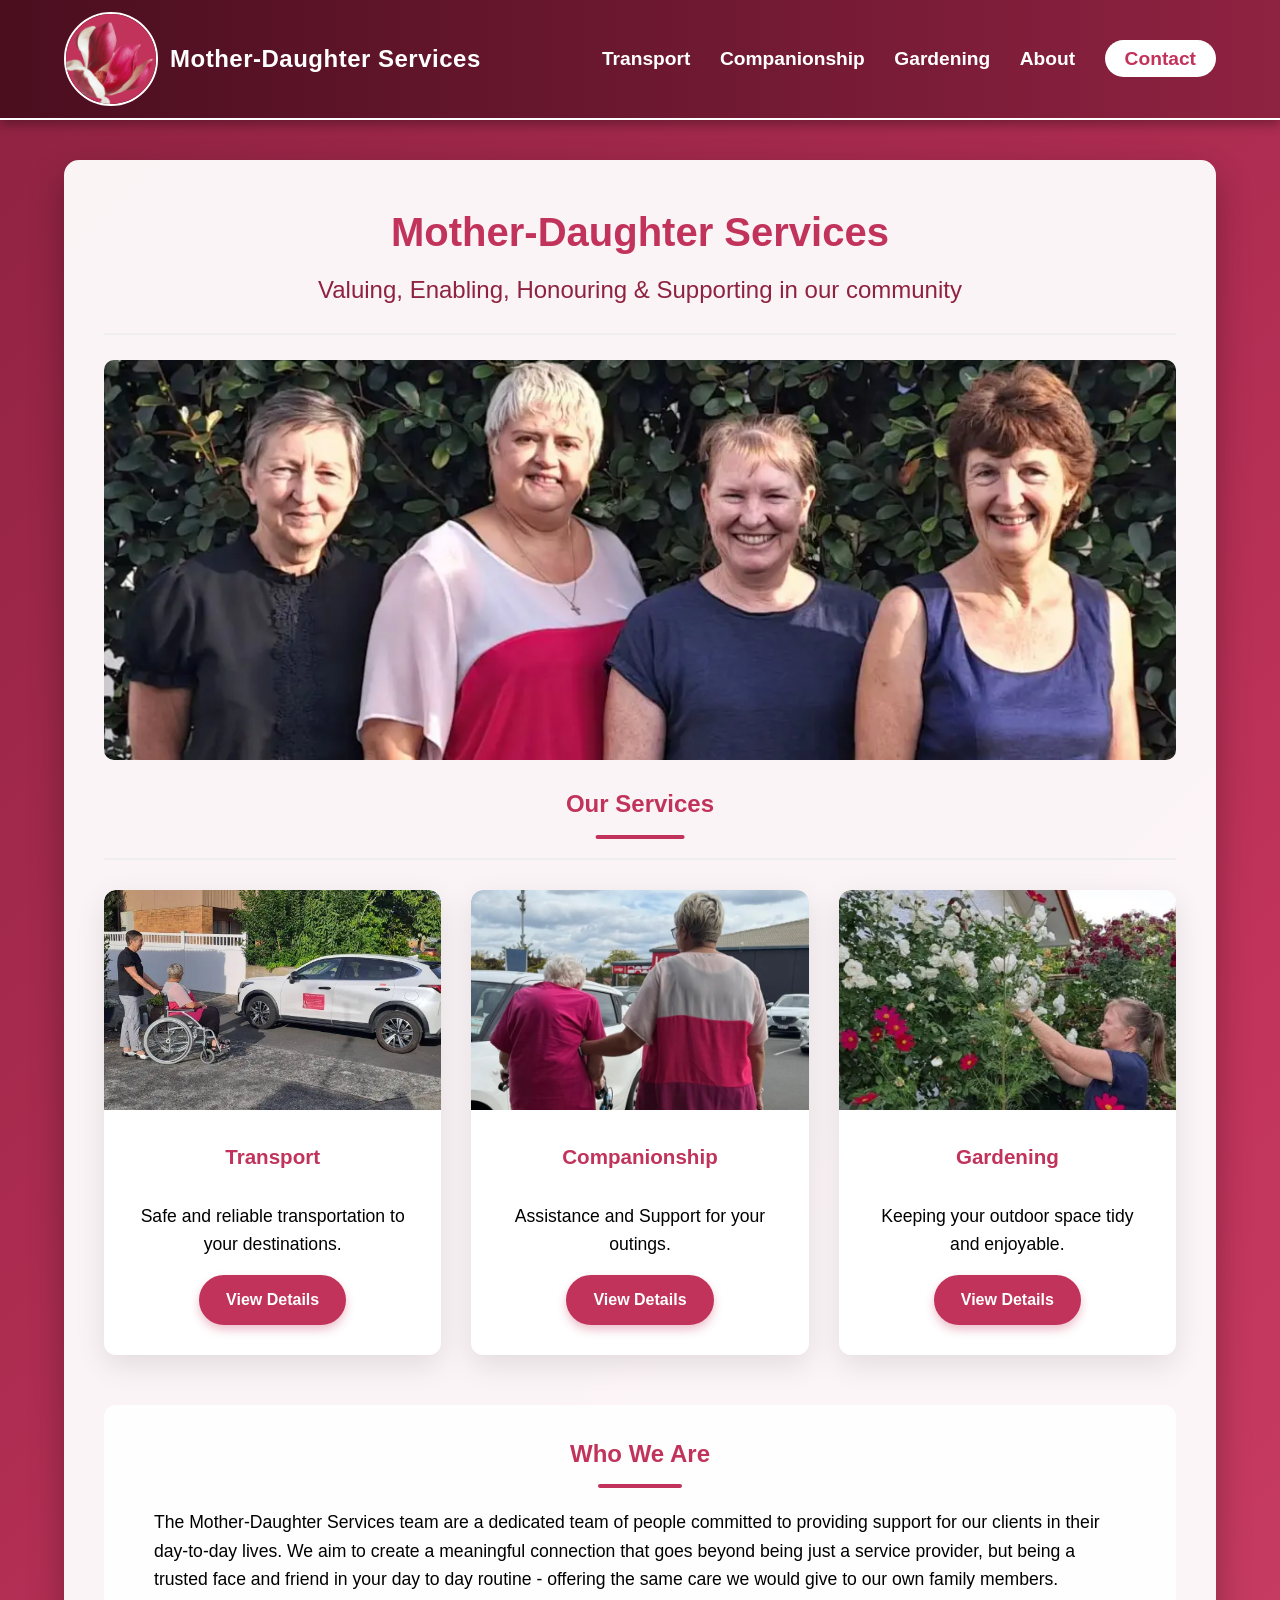
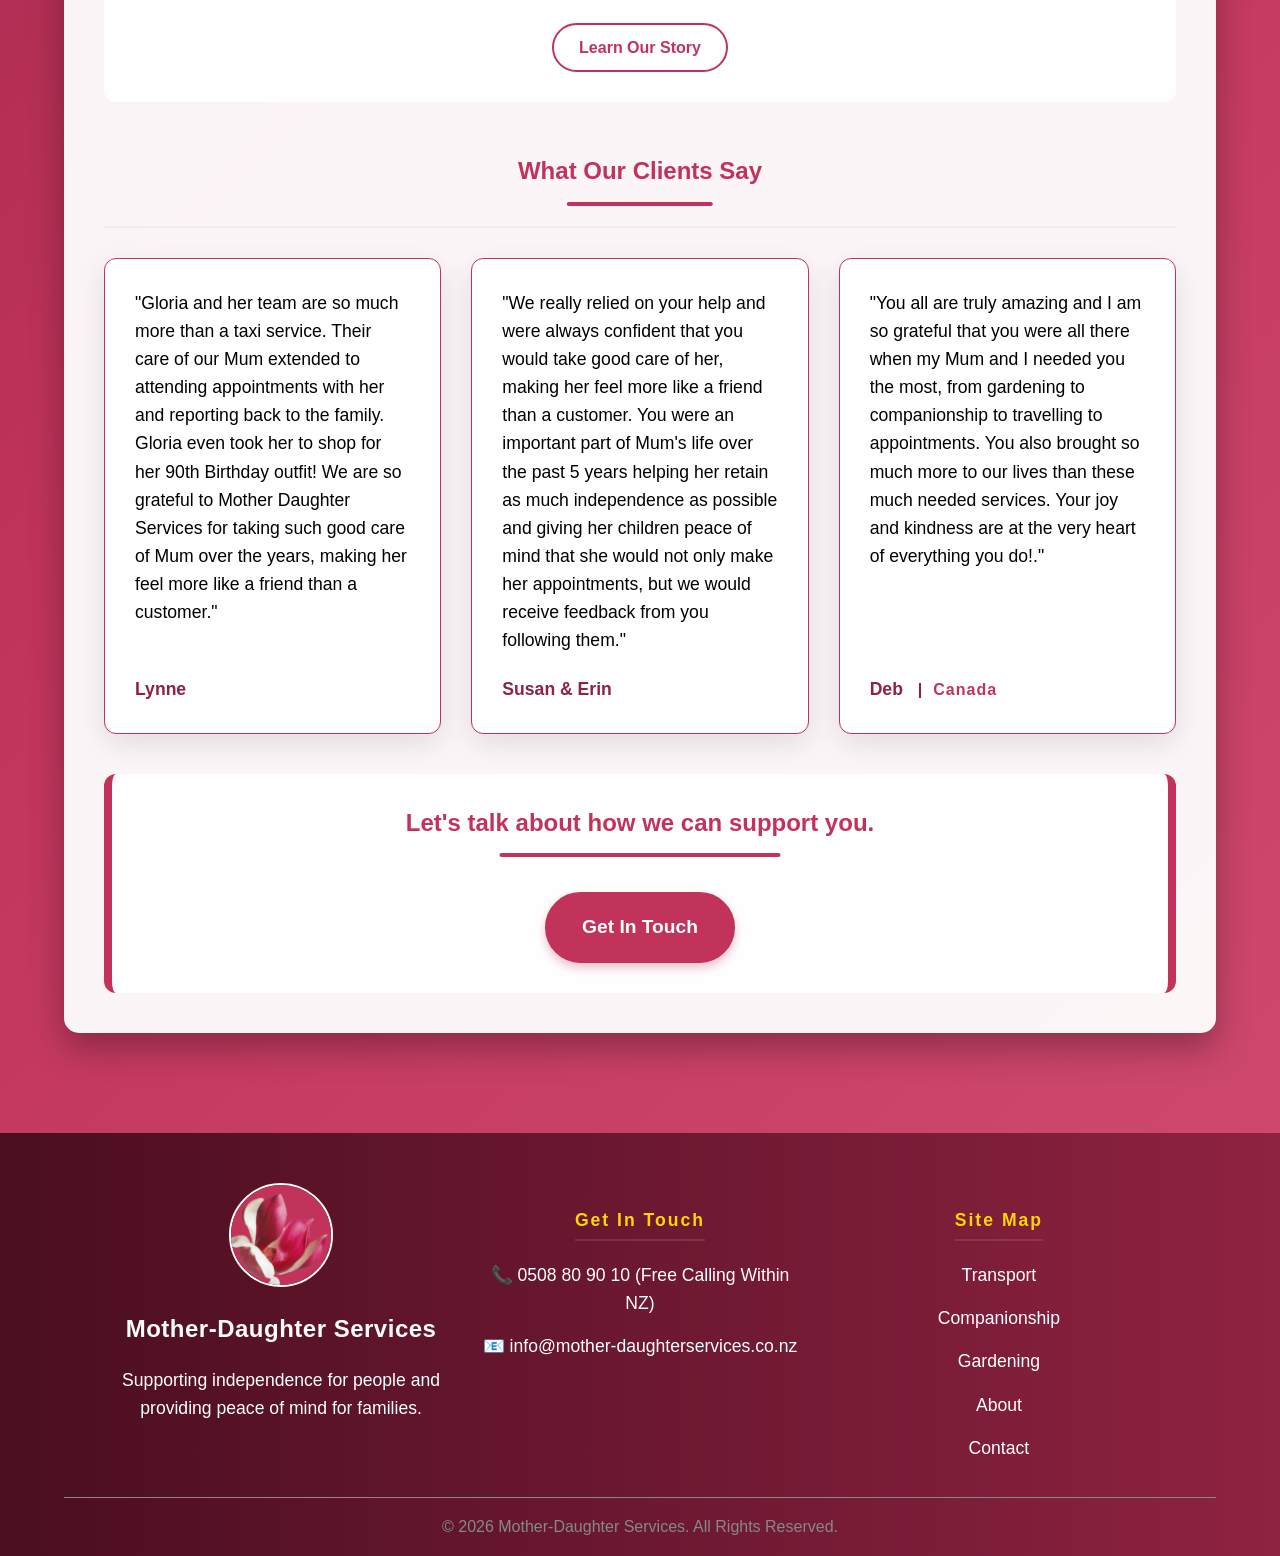
==== index.html @ 3ca5c8b4 "Update" ====
<!DOCTYPE html>
<html lang="en-NZ">
<head>
    <meta charset="UTF-8">
    <meta name="viewport" content="width=device-width, initial-scale=1.0">
    <title>Mother-Daughter Services | Transport, Companionship & Gardening</title>
    <meta name="description" content="Transport, Companionship and Gardening services in Hamilton, Valuing, Enabling, Honouring & Supporting in our community.">
    <meta name="google-site-verification" content="dp4FNMrA_e00cMgoG2R4bJrGma1SK4m3pXK7ZeraxaI" />
    <!-- Link display formatting - Whatsapp etc -->
    <meta property="og:type" content="website">
    <meta property="og:url" content="https://www.mother-daughterservices.co.nz/">
    <meta property="og:title" content="Mother-Daughter Services | Hamilton">
    <meta property="og:description" content="Transport, Companionship, and Gardening services in Hamilton.">
    <meta property="og:image" content="https://www.mother-daughterservices.co.nz/images/Team_Img.webp">
    <link rel="canonical" href="https://www.mother-daughterservices.co.nz/">
    <!-- Webpage images and css -->
    <link rel="icon" type="image/png" sizes="32x32" href="images/logofav.png">
    <link rel="apple-touch-icon" sizes="180x180" href="images/logoicon.png">
    <link rel="stylesheet" href="css/style.css">
    <!-- <link rel="preconnect" href="https://form.jotform.com">
    <link rel="preconnect" href="https://cdn.jotfor.ms"> -->
    <script src="js/script.js" defer></script> <!--Automatically updates year variable-->
    <!-- SEO -->
    <script type="application/ld+json">{
      "@context": "https://schema.org",
      "@type": "ProfessionalService",
      "name": "Mother-Daughter Services",
      "url": "https://www.mother-daughterservices.co.nz/",
      "telephone": "0508809010", 
      "description": "Transport, companionship, and gardening services in Hamilton, Valuing, Enabling, Honouring & Supporting in our community.",
      "address": {
        "@type": "PostalAddress",
        "addressLocality": "Hamilton",
        "addressRegion": "Waikato",
        "addressCountry": "NZ"
      },
        "areaServed": {
        "@type": "City",
        "name": "Hamilton"
        },
        "providerMobility": "dynamic"
        }
    </script>
</head>
<body>

    <!-- Top Navigation -->
    <nav class="main-nav">
        <!-- Logo & Name -->
        <a href="index.html" class="nav-logo">
          <img src="images/logo.svg" alt="Logo" class="logo-image">
          <span class="logo-text">Mother-Daughter Services</span>
        </a>
        <!-- Page Links -->
        <div class="nav-links">
            <a href="transport.html">Transport</a>
            <a href="companionship.html">Companionship</a>
            <a href="gardening.html">Gardening</a>
            <a href="about.html">About</a>
            <a href="contact.html" class="nav-contact-btn">Contact</a>
        </div>
    </nav>  
    
    <main class="container">
        <div class="content-wrapper">
            <!-- Page Title, Statement & Team image -->
            <h1>Mother-Daughter Services</h1>
            <p class="hero-statement">Valuing, Enabling, Honouring & Supporting in our community</p>
            <hr>
            <picture>
                <source srcset="images/Team_Img_Mobile.webp" media="(max-width: 680px) Or (max-height: 500px)">
                <img src="images/Team_Img.webp" alt="Image of all staff members" class="hero-img">
           </picture>

            <!-- Section Title -->
            <h2>Our Services</h2>
            <hr>

            <!-- Service Cards showing all offered services -->
            <section class="card-grid">

                <article class="card-text">
                    <img src="images/Transport.webp" alt="Image of branded vehicle" class="card-img">
                    <h3>Transport</h3>
                    <p>Safe and reliable transportation to your destinations.</p>
                    <a href="transport.html" class="view-more-btn">View Details</a>
                </article>

                <article class="card-text">
                    <img src="images/Assisting_Client.webp" alt="Image of staff assisting client" class="card-img">
                    <h3>Companionship</h3>
                    <p>Assistance and Support for your outings.</p>
                    <a href="companionship.html" class="view-more-btn">View Details</a>
                </article>

                <article class="card-text">
                    <img src="images/Pruning.webp" alt="Image of staff pruning flowers" class="card-img">
                    <h3>Gardening</h3>
                    <p>Keeping your outdoor space tidy and enjoyable.</p>
                    <a href="gardening.html" class="view-more-btn">View Details</a>
                </article>

            </section>

            <!-- Who we are + About link -->
            <section class="who-we-are">
                <h2>Who We Are</h2>
                <p>The Mother-Daughter Services team are a dedicated team of people committed to providing support for our clients in their day-to-day lives. We aim to create a meaningful connection that goes beyond being just a service provider, but being a trusted face and friend in your day to day routine - offering the same care we would give to our own family members.</p>
                <a href="about.html#our-story" class="reverse-btn">Learn Our Story</a>
            </section>

            <!-- Testimonials -->
            <h2>What Our Clients Say</h2>
            <hr>

            <section class="card-grid">

                <article class="card-text testimonial">
                    <blockquote class="testimonial-quote">"Gloria and her team are so much more than a taxi service. Their care of our Mum extended to attending appointments with her and reporting back to the family. Gloria even took her to shop for her 90th Birthday outfit! We are so grateful to Mother Daughter Services for taking such good care of Mum over the years, making her feel more like a friend than a customer."</blockquote>
                    <p class="testimonial-author">Lynne</p>
                </article>

                <article class="card-text testimonial">
                    <blockquote class="testimonial-quote">"We really relied on your help and were always confident that you would take good care of her, making her feel more like a friend than a customer. You were an important part of Mum's life over the past 5 years helping her retain as much independence as possible and giving her children peace of mind that she would not only make her appointments, but we would receive feedback from you following them."</blockquote>
                    <p class="testimonial-author">Susan & Erin</p>
                </article>

                <article class="card-text testimonial">
                    <blockquote class="testimonial-quote">"You all are truly amazing and I am so grateful that you were all there when my Mum and I needed you the most, from gardening to companionship to travelling to appointments. You also brought so much more to our lives than these much needed services. Your joy and kindness are at the very heart of everything you do!."</blockquote>
                    <p class="testimonial-author">Deb <span class="testimonial-country">Canada</span></p>
                </article>

            </section>

            <!-- Button linking to contact page -->
            <section class="get-in-touch">
                <h2>Let's talk about how we can support you.</h2>
                <a href="contact.html" class="primary-btn">Get In Touch</a>
            </section>
            
        </div>
    </main>

    <!-- Footer -->
    <footer class="site-footer">
        <div class="footer-content">  
            <!-- Section with Logo & Statement -->
            <section class="footer-section">
                <a href="index.html" class="nav-logo">
                <img src="images/logo.svg" alt="Mother-Daughter Services Logo" class="logo-image">
                </a>
                <strong class="logo-text">Mother-Daughter Services</strong>
                <p>Supporting independence for people and providing peace of mind for families.</p>
            </section>

            <!-- Section with Logo & Statement -->
            <section class="footer-section">
                <h4>Get In Touch</h4>
                <a href="tel:0508809010">&#128222; 0508 80 90 10 (Free Calling Within NZ)</a>
                <a href="mailto:info@mother-daughterservices.co.nz">&#128231; info@mother-daughterservices.co.nz</a>
            </section>

            <!-- Section with page links -->
            <section class="footer-section">
                <h4>Site Map</h4>
                <a href="transport.html">Transport</a>
                <a href="companionship.html">Companionship</a>
                <a href="gardening.html">Gardening</a>
                <a href="about.html">About</a>
                <a href="contact.html">Contact</a>
            </section>
        </div>

        <!-- Copyright with auto updated year -->
        <div class="footer-bottom">
            <p>&copy; <time id="year">2026</time> Mother-Daughter Services. All Rights Reserved.</p>
        </div>
    </footer>
</body>
</html>
---- css/style.css ----
:root {
    --color-primary: #c1335b; /* Background Gradient & Content Text & Buttons */
    --color-primary-dark: #8e2241; /* Background, Navigation & Footer Gradient + Button Hover */
    --color-primary-midnight: #4a0e1f; /* Navigation & Footer Gradient */
    --color-primary-light: #d14d72; /* Background Gradient */
    --shadow-primary: rgba(193, 51, 91, 0.3); 
    --surface-primary: #fff; /* Borders, Backgrounds & Text */
    --surface-border: #eee; /* Borders */
    --surface-secondary: rgba(255, 255, 255, 0.95); /* Content Background */
    --accent-gold: #ffd700; /* Footer headers & link hover */
    --gradient-body: linear-gradient(135deg, var(--color-primary-dark) 0%, var(--color-primary) 50%, var(--color-primary-light) 100%); /* Body Gradient */
    --gradient-nav: linear-gradient(to right, var(--color-primary-midnight), var(--color-primary-dark)); /* Nav & Footer Gradient */
}

body {
    font-family: 'Segoe UI', Roboto, Arial, sans-serif;
    background: var(--gradient-body);
    color: black;
    line-height: 1.6;
    display: flex;
    flex-direction: column;
    min-height: 100vh;
    margin: 0;
}

/* Navigation */
.main-nav {
    background: var(--gradient-nav);
    padding: 12px 5%;
    display: flex;
    justify-content: space-between;
    align-items: center;
    box-shadow: 0 5px 10px rgba(0,0,0,0.3);
    position: sticky;
    top: 0;
    z-index: 1000;
    border-bottom: 2px solid var(--surface-primary);
}

.nav-logo {
    display: flex;
    align-items: center;
    text-decoration: none;
}

.logo-image {
    width: 90px;
    height: 90px;
    border-radius: 50%;
    border: 2px solid var(--surface-primary);
    object-fit: cover;
    margin-right: 12px;
}

.logo-text {
    font-size: 1.5rem;
    font-weight: 800;
    letter-spacing: 0.5px;
    white-space: nowrap;
    color: var(--surface-primary);
}

/* Navigation Links */
.nav-links a {
    color: var(--surface-primary);
    text-decoration: none;
    font-weight: 600;
    margin-left: 25px;
    font-size: 1.2rem;
    position: relative;
    padding: 5px 0;
    transition: color 0.3s ease;
}

/* Underline of links on hover/active */
.nav-links a:not(.nav-contact-btn):after {
    content: '';
    position: absolute;
    width: 100%;
    height: 2px;
    bottom: 0;
    left: 0;
    transform: scaleX(0);
    background-color: var(--surface-primary);
    opacity: 0.7;
    transition: transform 0.4s ease;
    transform-origin: center;
}

/* Solid underline for current open page */
.nav-links a.active:not(.nav-contact-btn):after {
    transform: scaleX(1);
    transition: none;
    opacity: 1;
}

/* Underline for non active links on hover */
.nav-links a:not(.nav-contact-btn):not(.active):hover::after {
    transform: scaleX(1);
}

/* Contact Button */
.nav-links .nav-contact-btn {
    background-color: var(--surface-primary);
    color: var(--color-primary); 
    padding: 8px 20px;
    border-radius: 20px; 
    transition: all 0.3s ease;
}

.nav-links .nav-contact-btn:hover {
    background-color: var(--color-primary);
    color: var(--surface-primary);
    box-shadow: 0 5px 10px rgba(0,0,0,0.2);
    text-decoration: none;
}

/* Content Area */
.container {
    flex: 1;
    width: 90%;
    max-width: 1200px;
    margin: 40px auto;
    padding: 0 20px;
}

.content-wrapper {
    background: var(--surface-secondary);
    padding: 40px;
    border-radius: 15px;
    box-shadow: 0 15px 35px rgba(0,0,0,0.3);
    text-align: center;
}

h1 { 
    color: var(--color-primary); 
    font-size: clamp(1.8rem, 5vw, 2.5rem);
    margin-top: 0;
}

h2 {
    color: var(--color-primary);
    text-align: center;
    margin-top: 0;
    position: relative;
    padding-bottom: 15px;
    width: fit-content;
    margin-left: auto;
    margin-right: auto;
}

h2::after {
    content: '';
    position: absolute;
    bottom: 0;
    left: 50%;
    transform: translateX(-50%);
    width: 60%; 
    height: 4px;
    background-color: var(--color-primary);
    border-radius: 2px;
}

/* About.html - Our Story bookmark */

h2[id] { 
    scroll-margin-top: 130px;
}

hr{
    border: none;
    border-bottom: 2px solid var(--surface-border);
}

.hero-statement {
    font-size: 1.5rem;
    color: var(--color-primary-dark);
    margin-top: -20px;
    font-weight: 500;
}

/* Index.html - Team Image */

.hero-img { 
    width: 100%;
    height: 400px;
    border-radius: 10px;
    margin: 25px 0;
    display: block;
    object-fit: cover;
    object-position: center;
}

/* Services & Team Grids */

.card-grid { 
    display: grid;
    grid-template-columns: repeat(auto-fit, minmax(300px, 1fr));
    gap: 30px;
    margin-top: 30px;
}

/* Transport.html & About.html 4 card grid*/

.card-grid.card-grid-extended {
    grid-template-columns: repeat(auto-fit, minmax(200px, 1fr));
    gap: 20px;
}

.card-img {
    width: calc(100% + 60px); 
    margin: -30px -30px 10px -30px; 
    height: 220px; 
    object-fit: cover; 
    border-radius: 12px 12px 0 0; 
}

.card-text { 
    display: flex;
    flex-direction: column;
    background: var(--surface-primary);
    padding: 30px;
    border-radius: 12px; 
    overflow: hidden;
    box-shadow: 0 10px 30px rgba(0, 0, 0, 0.1);
    transition: transform 0.3s ease, box-shadow 0.3s ease;
    text-align: center;
    font-size: 1.1rem;
}

.card-text h3 {
    color: var(--color-primary);
    margin-bottom: 10px;
}

/* Index.html details button  */

.view-more-btn {
    display: inline-block;
    align-self: center;
    background: var(--color-primary);
    border: 2px solid var(--color-primary);
    color: var(--surface-primary);
    padding: 10px 25px;
    text-decoration: none;
    border-radius: 25px;
    font-weight: bold;
    font-size: 1rem;
    margin-top: auto;
    box-shadow: 0 5px 10px var(--shadow-primary);
    transition: all 0.3s ease;
}


.view-more-btn:hover {
    box-shadow: 0 5px 15px var(--shadow-primary);
    background: var(--color-primary-dark);
    transform: translateY(-2px) scale(1.05);
}

/* Index.html & About.html - Who We Are & Our Story */

.who-we-are {
    margin: 50px 0;
    padding: 30px 50px 30px 50px;
    background: var(--surface-secondary);
    border-radius: 12px;
}

.who-we-are p {
    font-size: 1.1rem;
    margin-bottom: 30px;
    text-align: left;
}

/* Index.html - Testimonials */

.card-grid .testimonial{
    border: 1px solid var(--color-primary);
}

.testimonial-quote {
    font-size: 1.1rem;
    margin: 0 0 20px 0;
    text-align: left;
}

.testimonial-author {
    font-weight: 700;
    color: var(--color-primary-dark);
    margin: 0;
    font-size: 1.1rem;
    margin-top: auto;
    text-align: left;
}

.testimonial-country {
    letter-spacing: 1px;
    font-size: 1rem;
    color: var(--color-primary); 
}

.testimonial-country::before {
    content: "|";
    margin: 0 10px;
    color: var(--color-primary-dark); 
} 



/* Index.html & Contact.html - Our Story & Reset inputs */
.reverse-btn {
    display: inline-block;
    background: transparent;
    border: 2px solid var(--color-primary);
    color: var(--color-primary);
    padding: 10px 25px;
    text-decoration: none;
    border-radius: 25px;
    font-weight: bold;
    transition: all 0.3s ease;
}

.reverse-btn:hover {
    background: var(--color-primary);
    color: var(--surface-primary);
    transform: translateY(-2px);
}

/* Transport.html - Mobility information */
.mobility-support {
    margin: 60px 0;
    padding: 20px;
    background: var(--surface-secondary);
    border-radius: 12px;
    border: 2px solid var(--color-primary);
    display: flex;
    align-items: center;
    text-align: left;
    gap: 30px;
}

.mobility-icon {
    width: 100px;
    height: 100px;
    margin-right: 0;
    border-radius: 50%;
    flex-shrink: 0;
}

.mobility-text h2 {
    margin: 0 0 10px 0;
    text-align: left;
    width: fit-content;
}

/* Companionship.html & Garden.html - Information */
.info {
    margin: 40px 0;
    padding: 10px;
    border-radius: 4px;
    background-color: var(--surface-secondary);
}

.companion-note {
    border-inline: 5px solid var(--color-primary);
}

.waste-note {
    border-inline: 5px solid #4CAF50;
}

/* About.html - Our Story */

.team-img {
    margin: 25px 0 0;
    padding: 0;
}

.team-caption {
    background: var(--surface-secondary);
    padding: 12px 20px;
    border-radius: 0 0 10px 10px; 
    border-bottom: 3px solid var(--color-primary);
}

.names {
    color: var(--color-primary-dark);
    font-weight: 600;
    letter-spacing: 1px;
    font-size: 1.1rem;
}

.team-img .hero-img {
    border-radius: 10px 10px 0 0;
    display: block;
    margin-bottom: 0%;
}

.history {
    margin: 50px 0;
    padding: 30px 30px 30px 30px;
    background: var(--surface-secondary);
    border-radius: 12px;
}

.history p {
    font-size: 1.1rem;
    margin-bottom: 30px;
    text-align: left;
}

.history p.no-padding {
    margin-bottom: 0px;
}

 .history ul {
    list-style: none;
    padding-left: 20px;
}

.history li {
    text-align: left;
    position: relative;
    padding-left: 1.5rem;
}

.history li::before {
    content: "\2014";
    width: 2em;
    font-weight: 900;
    position: absolute;
    left: 0;
    top: 0;
    color: var(--color-primary-dark);
} 

.history-name {
    color: var(--color-primary-dark);
    font-weight: bold;
    padding: 20px;
    border-top: 1px solid var(--surface-border);
    border-bottom: 1px solid var(--surface-border);
}

.history-close {
    font-weight:bold;
    margin-top: 40px;
    color: var(--color-primary-dark);
}

/* Contact Us Section */
.contact-direct {
    margin-top: 30px;
    margin-bottom: 40px;
}

.contact-form {
    background-color: var(--surface-primary);
    max-width: 800px;
    margin: 30px auto;
    padding: 20px;
    text-align: left; 
}

.form-group {
    margin-bottom: 25px;
    display: flex;
    flex-direction: column;
}

.form-label {
    font-size: 1.2rem;
    font-weight: 700;
    color: var(--color-primary-dark);
    margin-bottom: 8px;
    display: block;
}

.form-input, .form-select, .form-textarea {
    width: 100%;
    padding: 15px;
    font-size: 1.2rem; 
    border: 2px solid var(--surface-border);
    border-radius: 8px;
    background-color: var(--surface-primary);
    box-sizing: border-box;
    font-family: inherit;
    transition: border-color 0.3s ease, box-shadow 0.3s ease;
}

.form-input:focus, .form-select:focus, .form-textarea:focus {
    outline: none;
    border-color: var(--color-primary);
}

.required {
    font-size: 0.9rem;
    color: var(--color-primary); 
    margin-left: 5px;
}

.form-submit {
    text-align: center;
    margin-top: 20px;
    width: 100%;
}

.form-reset {
    text-align: left;
    margin-top: 20px;
    width: 100%;
}

.hero-statement.form {
    padding-top: 40px;
}

/* Get In Touch Section */

.get-in-touch {
    background-color: var(--surface-secondary);
    padding: 30px;
    border-radius: 12px;
    margin-top: 40px;
    text-align: center;
    border-left: 8px solid var(--color-primary);
    border-right: 8px solid var(--color-primary);
}

/* Primary-btn used in: Get In Touch, Contact.html - Direct Contact & Submit */
.primary-btn {
    display: inline-block;
    background: var(--color-primary);
    border: 2px solid var(--color-primary);
    color: var(--surface-primary);
    padding: 18px 35px;
    text-decoration: none;
    border-radius: 50px;
    font-weight: bold;
    font-size: 1.2rem;
    margin-top: 15px;
    box-shadow: 0 5px 10px var(--shadow-primary);
    transition: all 0.3s ease;
}

.primary-btn:hover {
    box-shadow: 0 5px 15px var(--shadow-primary);
    background: var(--color-primary-dark);
    transform: translateY(-2px) scale(1.05);
}

/* Footer Section */
.site-footer {
    background: var(--gradient-nav);
    color: var(--surface-primary);
    padding: 50px 5% 0px;
    margin-top: 60px;
    text-align: center;
}

.footer-content {
    max-width: 90%;
    margin: 0 auto;
    display: grid;
    grid-template-columns: repeat(auto-fit, minmax(250px, 1fr));
    gap: 40px;
    text-align: center;
    font-size: 1.1rem;
}

.footer-section .footer-logo {
    display: flex;
    flex-direction: column;
    align-items: center;
    text-align: center;
}

.footer-section h4 {
    color: var(--accent-gold);
    letter-spacing: 2px;
    margin-bottom: 20px;
    border-bottom: 2px solid rgba(255,255,255,0.1);
    display: inline-block;
    padding-bottom: 5px;
}

.footer-section a {
    display: block;
    color: var(--surface-primary);
    text-decoration: none;
    margin-bottom: 15px;
    transition: color 0.3s;
}

.footer-section a:hover {
    color: var(--accent-gold);
}

.footer-section .logo-image {
    width: 100px;
    height: 100px;
    margin-right: 0;
}

.footer-bottom {
    margin-top: 20px;
    border-top: 1px solid #888888;
    font-size: 1rem;
    color: #888888;
}

/* Responsive Tablet UI */

@media (min-width: 769px) and (max-width: 1200px) {
    .main-nav {
        flex-direction: column;
        gap: 15px;
        padding: 20px 5%;
    }

    .nav-links {
        justify-content: center;
        flex-wrap: wrap; 
        gap: 15px;
        margin-left: 0;
    }

    .card-grid.card-grid-extended {
        display: grid;
        grid-template-columns: repeat(2, 1fr);
        gap: 20px;
    }

    .container {
        width: 90%;
    }

    .footer-content {
        max-width: 100%; 
        width: 100%;
        grid-template-columns:1fr 1fr 1fr;
        gap: 30px;
    }
}

/* Responsive Mobile UI + Portrait Tablets */
@media (max-width: 768px) {
    .main-nav { 
        flex-direction: column; 
        padding: 15px 2%;
        text-align: center;
    }

    .nav-logo {
        margin-bottom: 15px;
        justify-content: center;
    }

    .logo-image {
        width: 50px;
        height: 50px;
    }
    
    .nav-links { 
        display: flex;
        flex-wrap: wrap;
        justify-content: center;
        gap: 10px;
        margin-left: 0;
    }

    .nav-links a {
        margin-left: 0;
        font-size: 1.2rem;
        padding: 8px 12px;
    }

    .container {
        width: 95%;
        margin: 20px auto;
        padding: 0 10px;
    }

    .content-wrapper {
        padding: 20px;
    }

    .hero-img {
        height: 200px;
    }

    .who-we-are {
        padding: 20px;
    }

    .mobility-support { 
        flex-direction: column; 
        text-align: center;
        gap: 15px;
    }

    .mobility-text h2 { 
        text-align: center;
        margin: 0 auto;
    }

    .history {
        padding: 20px;
    }

    .contact-direct {
        margin-bottom: 30px;
    }

    .primary-btn {
        width: 100%;
        box-sizing: border-box;
    }

    .form-label {
        font-size: 1.1rem;
    }

    .form-input, .form-select, .form-textarea {
        font-size: 1.1rem;
        padding: 12px;
    }

    .form-reset {
        text-align: center;
    }

    .footer-content {
        max-width: 100%; 
        width: 100%;
        grid-template-columns: repeat(auto-fit, minmax(250px, 1fr));
        gap: 30px;
    }

    .footer-section h4 {
        width: 60%;
        max-width: 300px;
    }

}

/* Responsive Mobile UI */
@media (max-width: 480px) {
    .logo-text {
        font-size: 1.3rem;
    }

    .nav-links a {
        font-size: 1.2rem;
    }

    .history ul {
        padding-left: 0;
    }
}

@media (max-width: 380px) {
    .logo-text {
        font-size: 1.2rem;
    }

    .nav-links a {
        font-size: 1.1rem;
    }
}

/* Responsive Mobile UI - Static Nav For Landscape View */
@media (max-height: 500px) {
    .main-nav {
        position: static;
    }
}
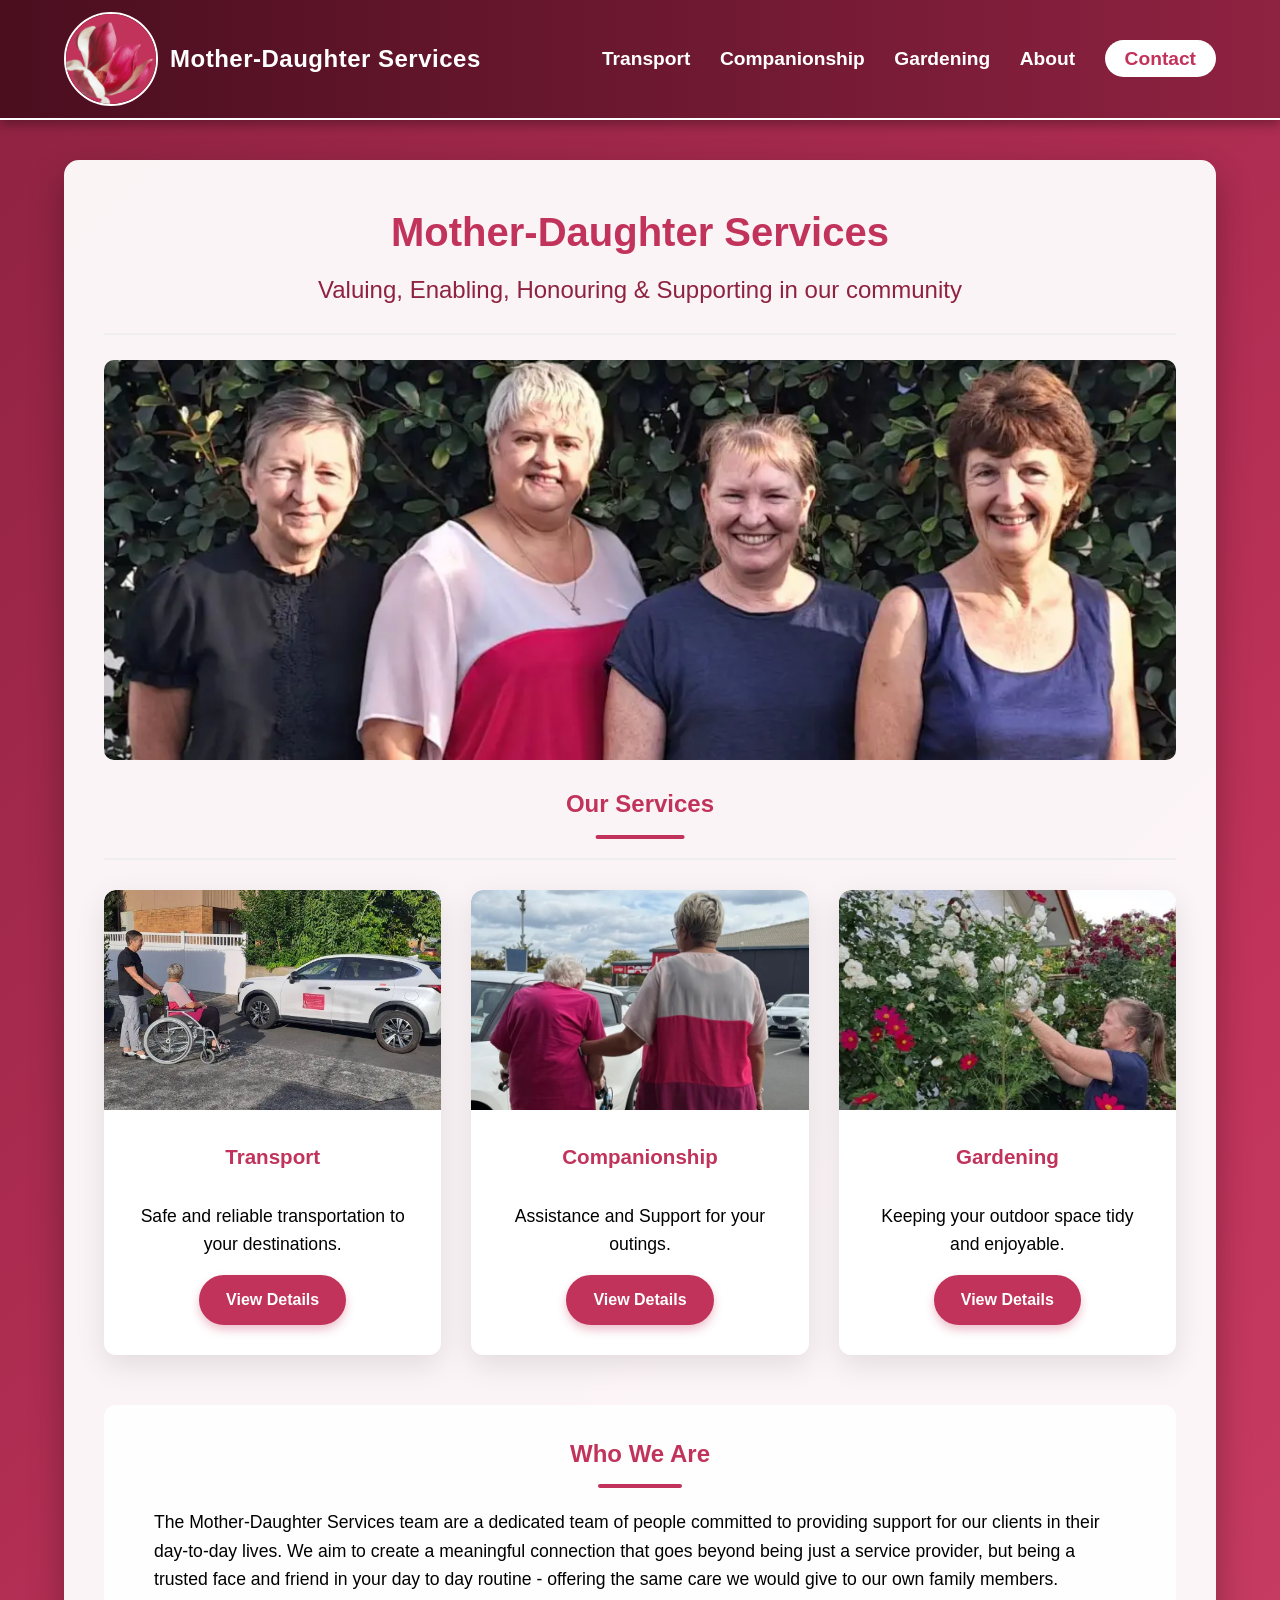
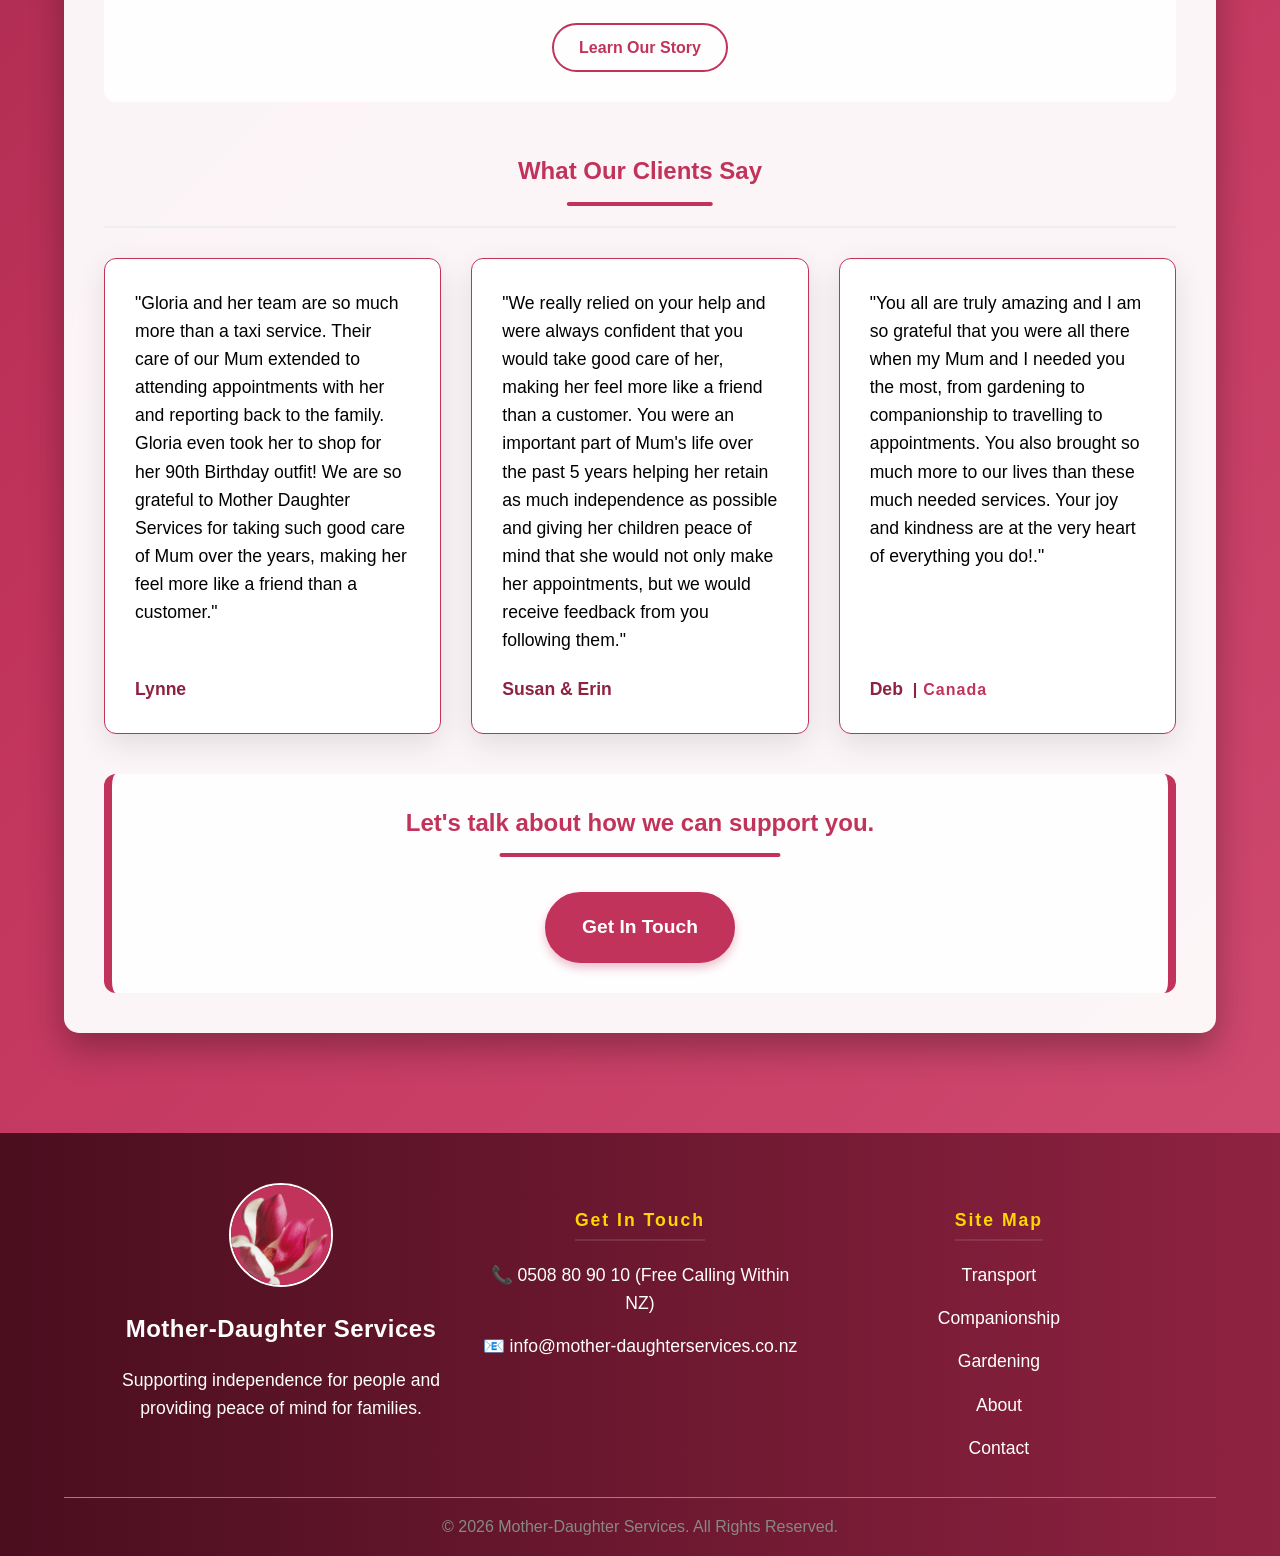
==== commit 83e0e054: "Update" ====
--- a/index.html
+++ b/index.html
@@ -25,6 +25,7 @@
       "@context": "https://schema.org",
       "@type": "ProfessionalService",
       "name": "Mother-Daughter Services",
+      "alternateName": "Mother Daughter Services",
       "url": "https://www.mother-daughterservices.co.nz/",
       "telephone": "0508809010", 
       "description": "Transport, companionship, and gardening services in Hamilton, Valuing, Enabling, Honouring & Supporting in our community.",
--- a/css/style.css
+++ b/css/style.css
@@ -302,7 +302,7 @@
 
 .testimonial-country::before {
     content: "|";
-    margin: 0 10px;
+    margin: 0 5px;
     color: var(--color-primary-dark); 
 } 
 
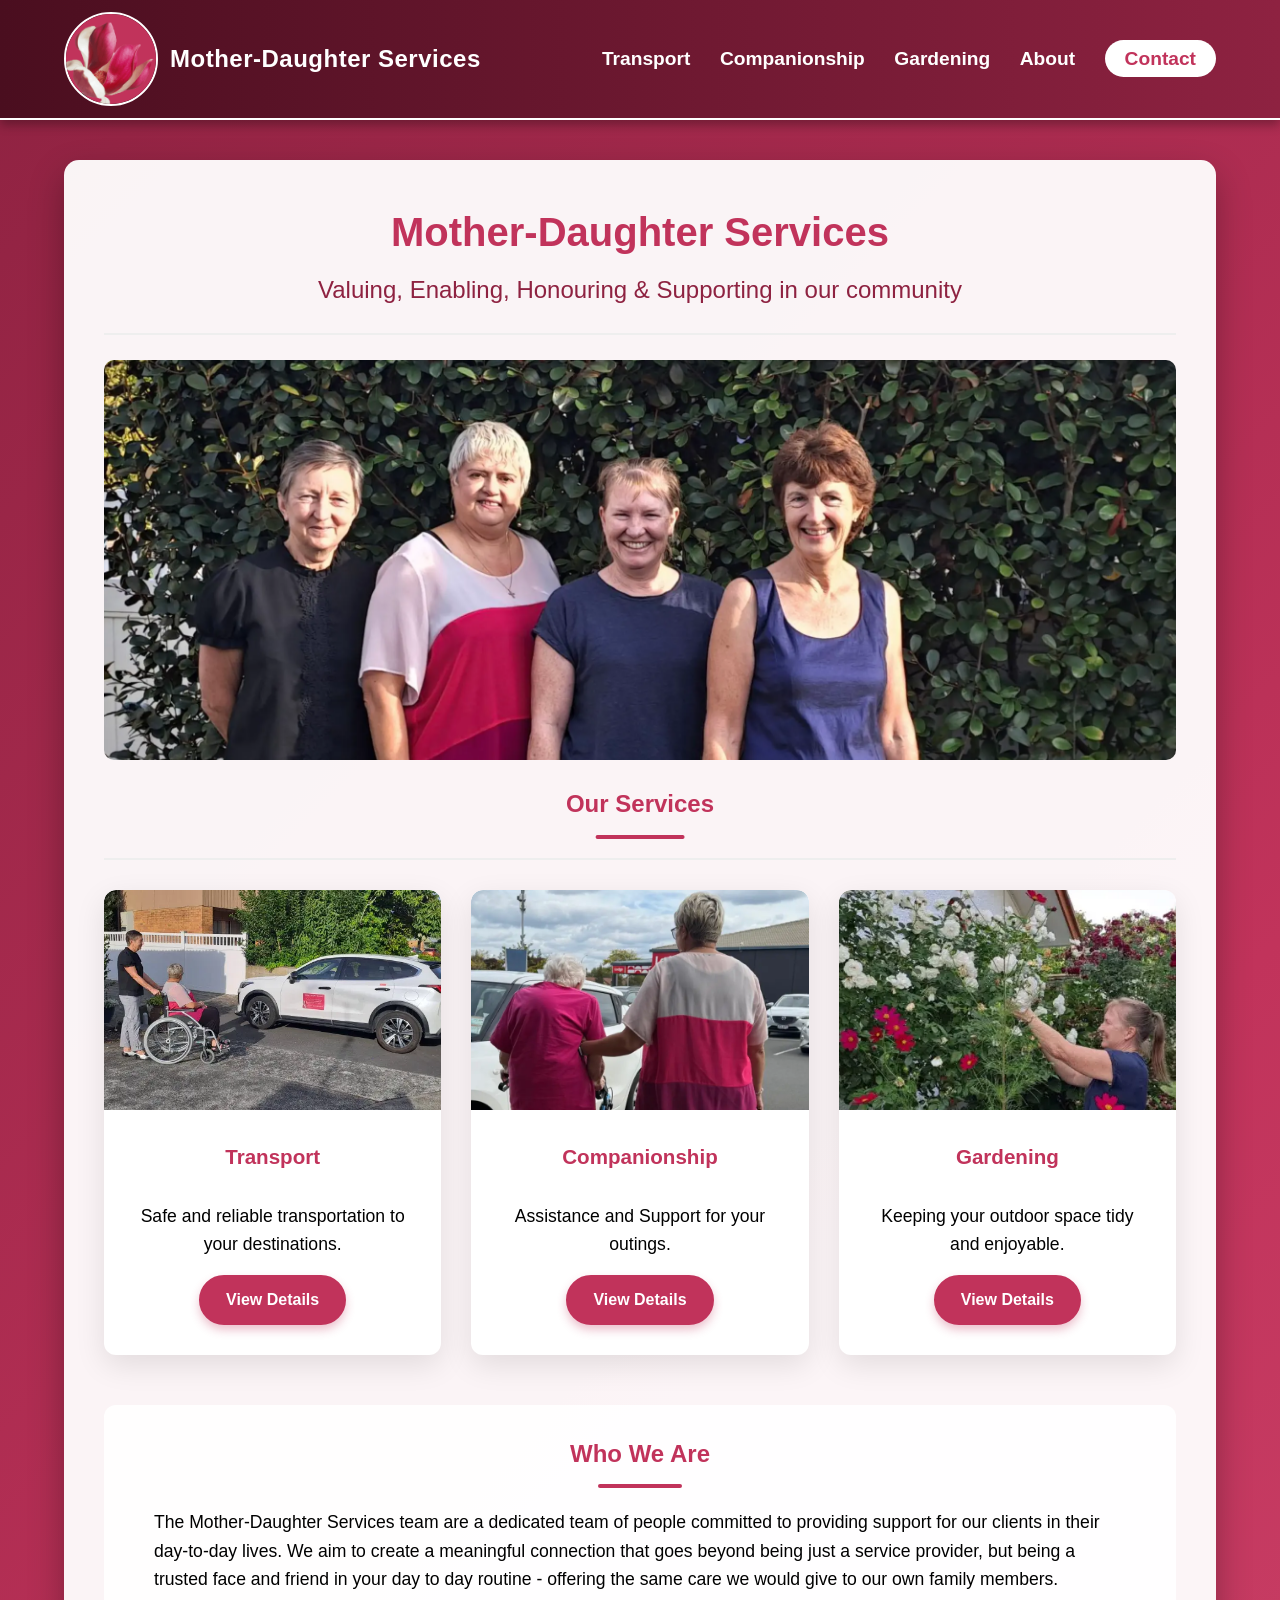
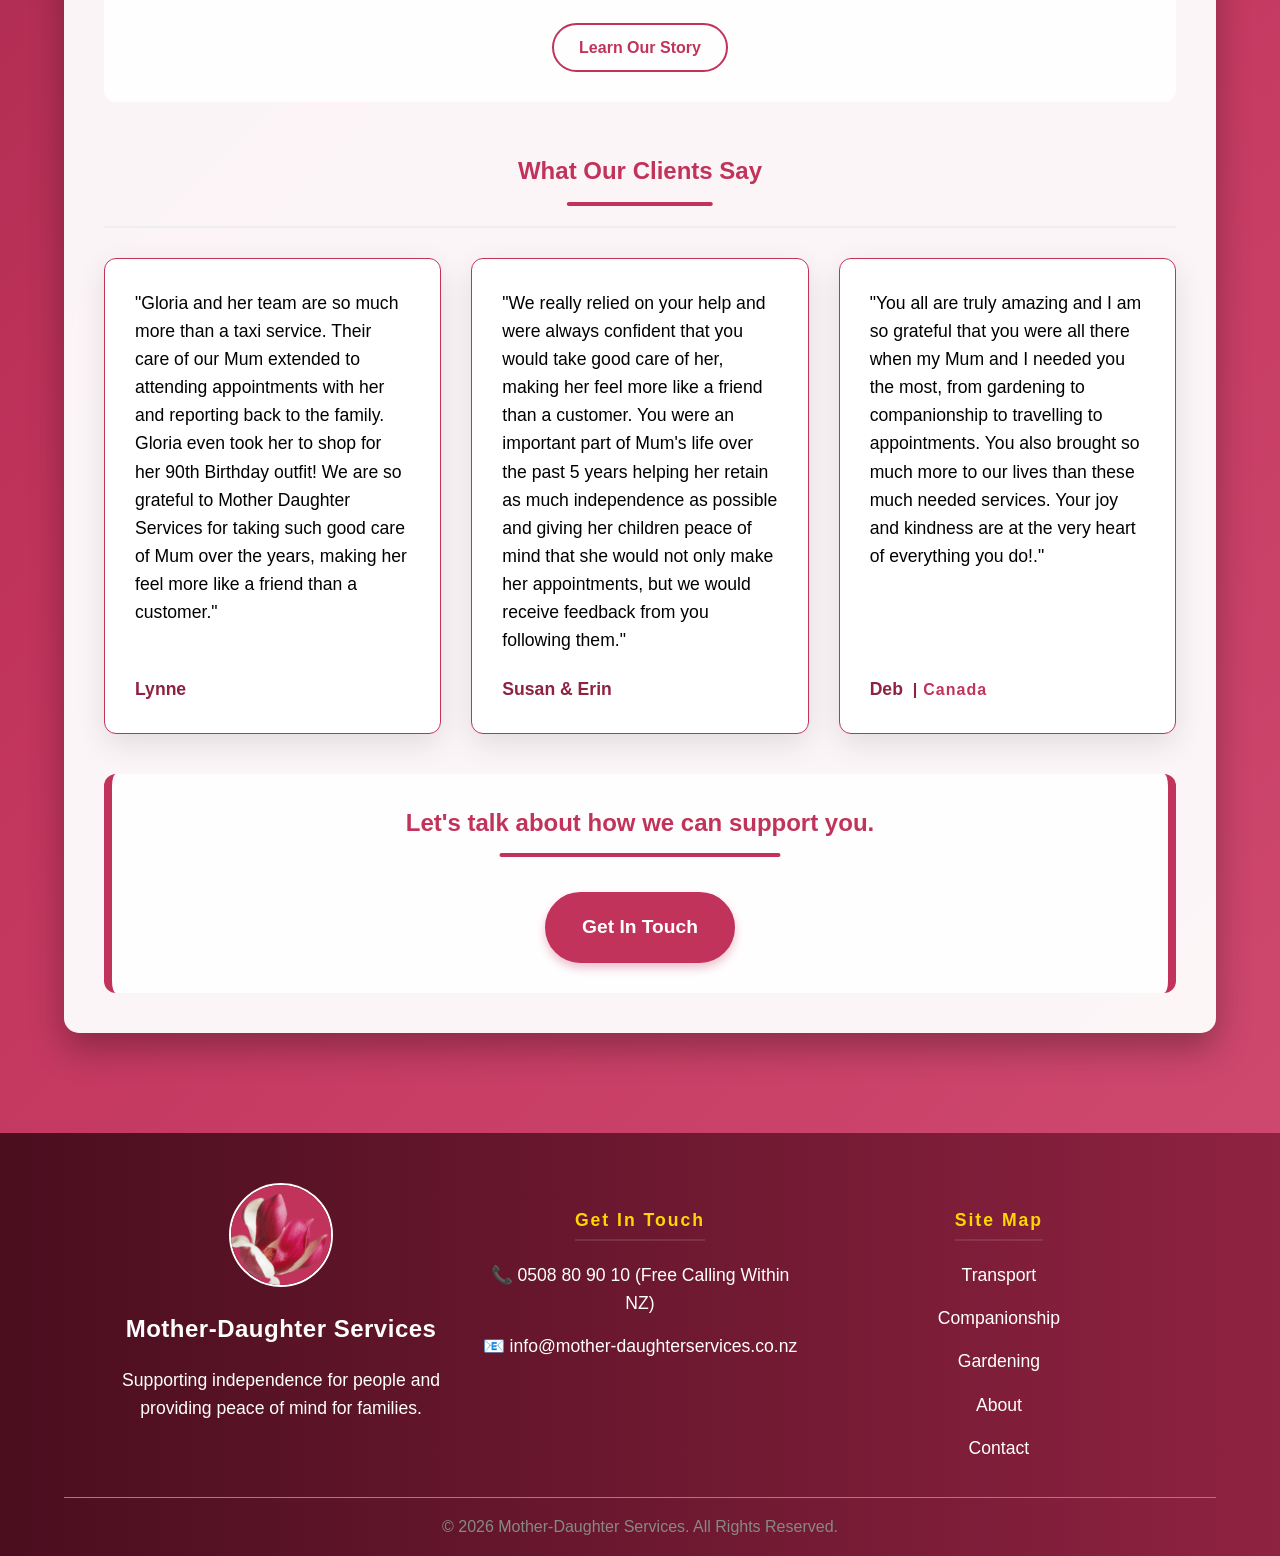
==== commit ccbb0898: "Update" ====
--- a/index.html
+++ b/index.html
@@ -69,7 +69,7 @@
             <p class="hero-statement">Valuing, Enabling, Honouring & Supporting in our community</p>
             <hr>
             <picture>
-                <source srcset="images/Team_Img_Mobile.webp" media="(max-width: 680px) Or (max-height: 500px)">
+                <source srcset="images/Team_Img_Mobile.webp" media="(max-width: 680px) or (max-height: 500px)">
                 <img src="images/Team_Img.webp" alt="Image of all staff members" class="hero-img">
            </picture>
 
--- a/css/style.css
+++ b/css/style.css
@@ -207,12 +207,15 @@
     gap: 20px;
 }
 
+/* 3 Card Grid */
 .card-img {
-    width: calc(100% + 60px); 
+    width: calc(100% + 60px);
+    max-width: none; /* Prevents restriction overrides */
     margin: -30px -30px 10px -30px; 
     height: 220px; 
     object-fit: cover; 
-    border-radius: 12px 12px 0 0; 
+    border-radius: 12px 12px 0 0;
+    box-sizing: border-box; /* Resolves cross-browser sizing bugs */
 }
 
 .card-text { 
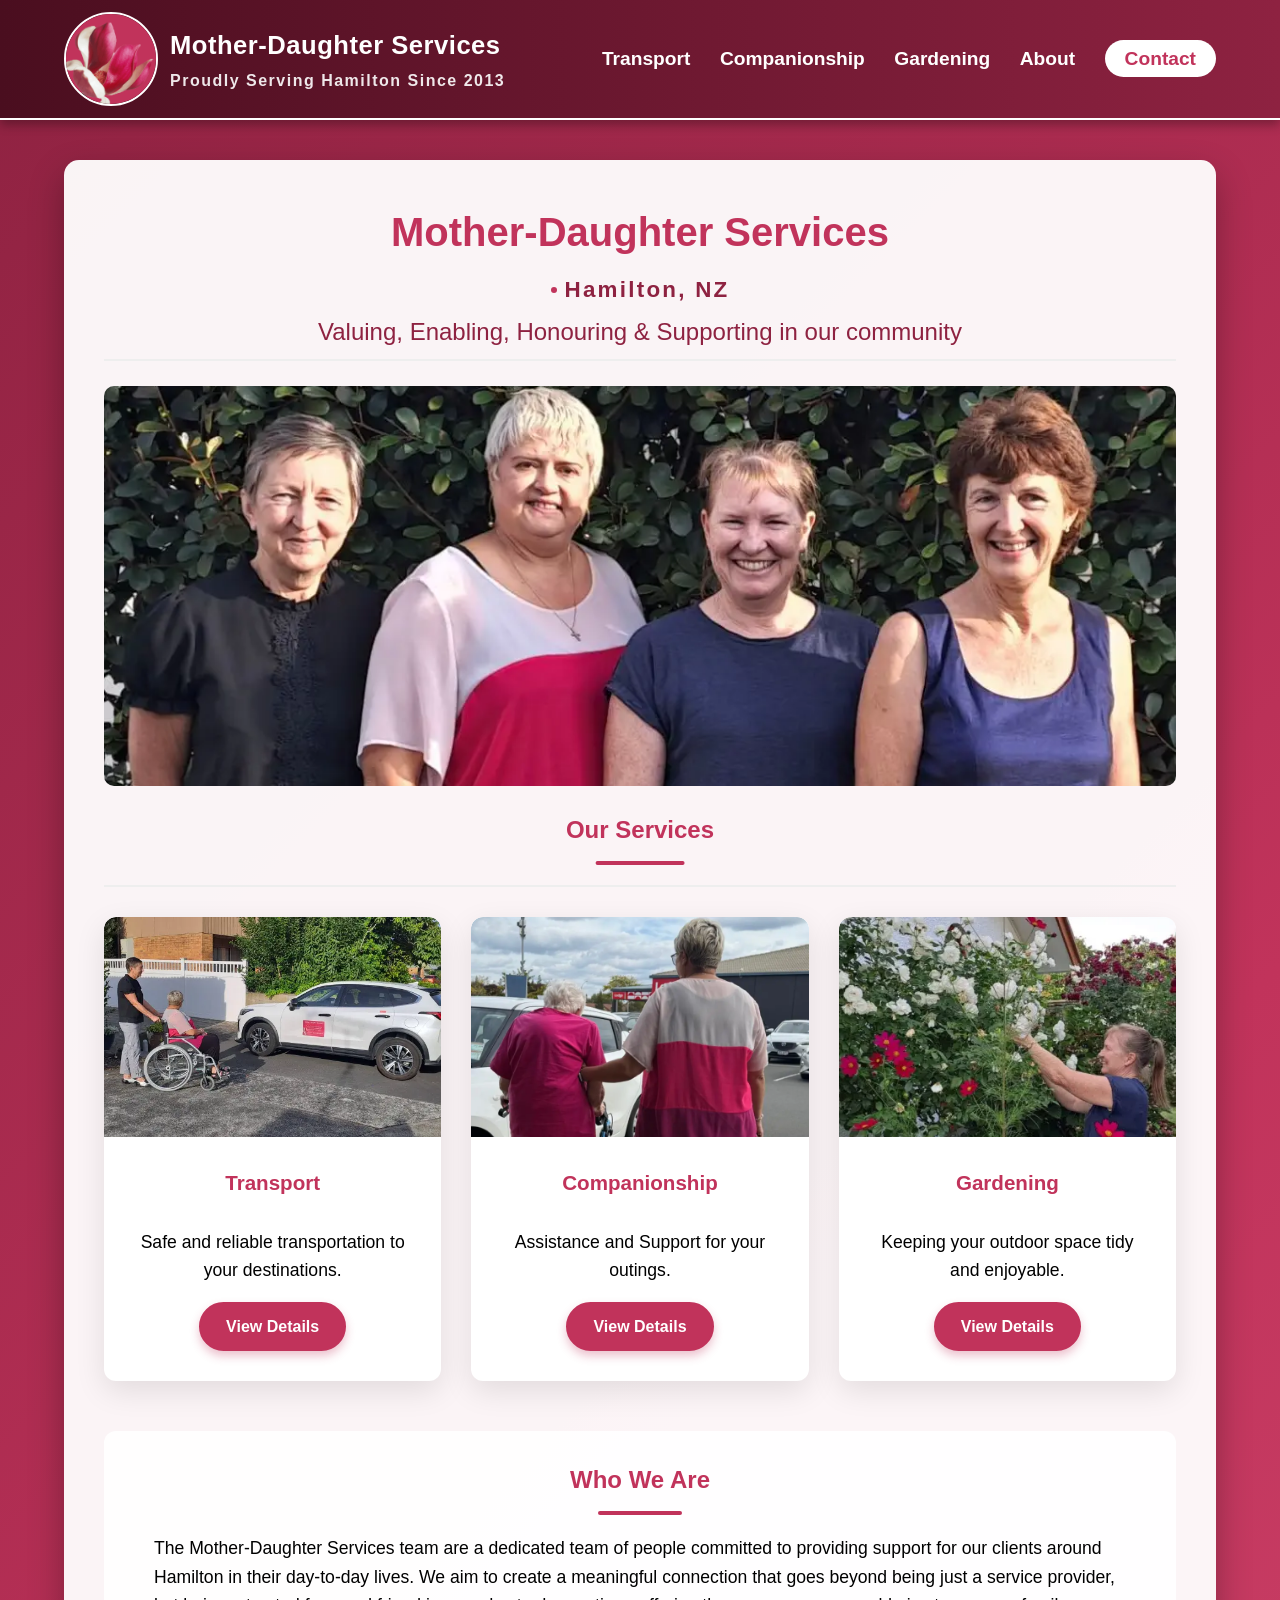
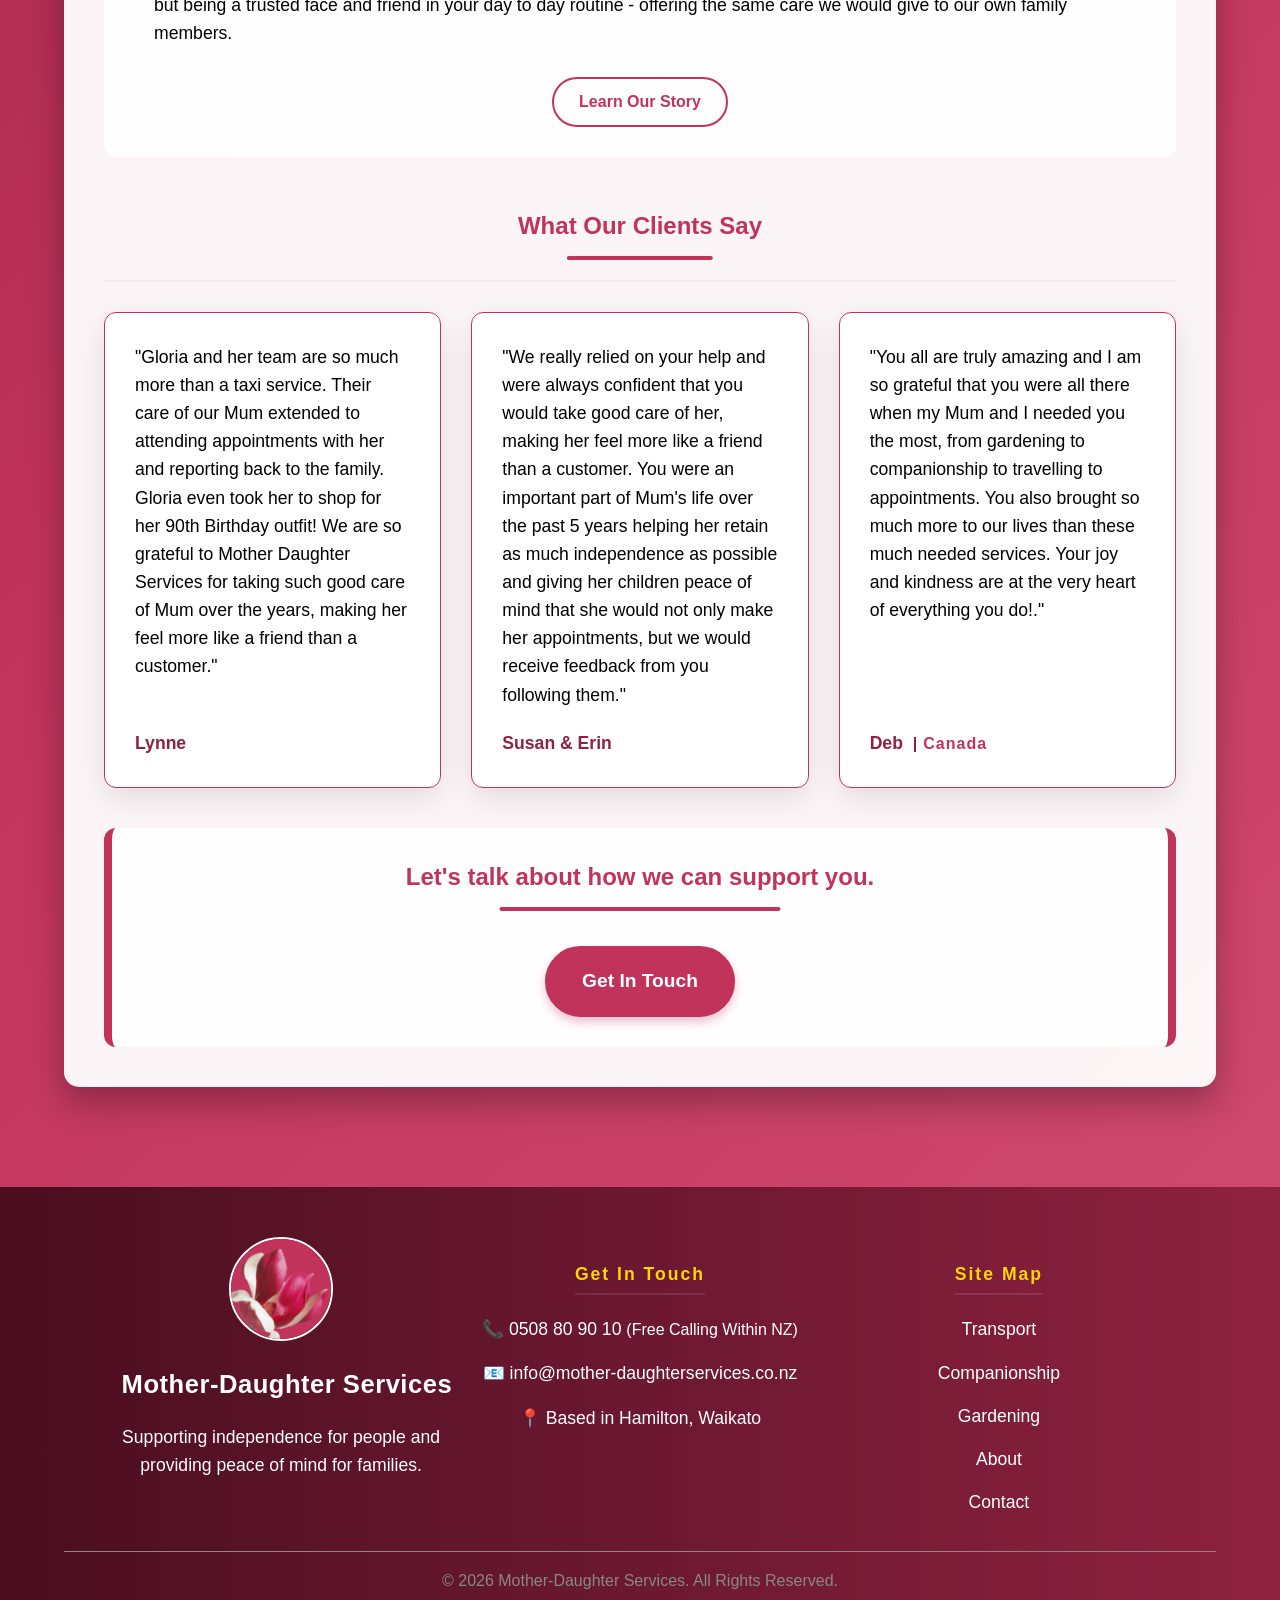
==== commit 7b7020c6: "Update" ====
--- a/index.html
+++ b/index.html
@@ -5,6 +5,7 @@
     <meta name="viewport" content="width=device-width, initial-scale=1.0">
     <title>Mother-Daughter Services | Transport, Companionship & Gardening</title>
     <meta name="description" content="Transport, Companionship and Gardening services in Hamilton, Valuing, Enabling, Honouring & Supporting in our community.">
+    <!-- Google Search Console Verification -->
     <meta name="google-site-verification" content="dp4FNMrA_e00cMgoG2R4bJrGma1SK4m3pXK7ZeraxaI" />
     <!-- Link display formatting - Whatsapp etc -->
     <meta property="og:type" content="website">
@@ -49,8 +50,11 @@
     <nav class="main-nav">
         <!-- Logo & Name -->
         <a href="index.html" class="nav-logo">
-          <img src="images/logo.svg" alt="Logo" class="logo-image">
-          <span class="logo-text">Mother-Daughter Services</span>
+            <img src="images/logo.svg" alt="Logo" class="logo-image">
+            <div class="logo-text">
+                <span class="logo-name">Mother-Daughter Services</span>
+                <span class="logo-statement">Proudly Serving Hamilton Since 2013</span>
+            </div>
         </a>
         <!-- Page Links -->
         <div class="nav-links">
@@ -65,8 +69,9 @@
     <main class="container">
         <div class="content-wrapper">
             <!-- Page Title, Statement & Team image -->
-            <h1>Mother-Daughter Services</h1>
-            <p class="hero-statement">Valuing, Enabling, Honouring & Supporting in our community</p>
+                <h1>Mother-Daughter Services</h1>
+                <p class="hero-location">Hamilton, NZ</p>
+                <p class="hero-statement">Valuing, Enabling, Honouring & Supporting in our community</p>
             <hr>
             <picture>
                 <source srcset="images/Team_Img_Mobile.webp" media="(max-width: 680px) or (max-height: 500px)">
@@ -106,7 +111,7 @@
             <!-- Who we are + About link -->
             <section class="who-we-are">
                 <h2>Who We Are</h2>
-                <p>The Mother-Daughter Services team are a dedicated team of people committed to providing support for our clients in their day-to-day lives. We aim to create a meaningful connection that goes beyond being just a service provider, but being a trusted face and friend in your day to day routine - offering the same care we would give to our own family members.</p>
+                <p>The Mother-Daughter Services team are a dedicated team of people committed to providing support for our clients around Hamilton in their day-to-day lives. We aim to create a meaningful connection that goes beyond being just a service provider, but being a trusted face and friend in your day to day routine - offering the same care we would give to our own family members.</p>
                 <a href="about.html#our-story" class="reverse-btn">Learn Our Story</a>
             </section>
 
@@ -150,15 +155,16 @@
                 <a href="index.html" class="nav-logo">
                 <img src="images/logo.svg" alt="Mother-Daughter Services Logo" class="logo-image">
                 </a>
-                <strong class="logo-text">Mother-Daughter Services</strong>
+                <strong class="logo-name">Mother-Daughter Services</strong>
                 <p>Supporting independence for people and providing peace of mind for families.</p>
             </section>
 
             <!-- Section with Logo & Statement -->
             <section class="footer-section">
                 <h4>Get In Touch</h4>
-                <a href="tel:0508809010">&#128222; 0508 80 90 10 (Free Calling Within NZ)</a>
+                <a href="tel:0508809010">&#128222; 0508 80 90 10 <span class="footer-phone">(Free Calling Within NZ)</span></a>
                 <a href="mailto:info@mother-daughterservices.co.nz">&#128231; info@mother-daughterservices.co.nz</a>
+                <p>&#128205; Based in Hamilton, Waikato</p>
             </section>
 
             <!-- Section with page links -->
--- a/css/style.css
+++ b/css/style.css
@@ -53,11 +53,27 @@
 }
 
 .logo-text {
-    font-size: 1.5rem;
+    display: flex;
+    flex-direction: column;
+    align-items: flex-start;
+    text-align: left;
+    color: var(--surface-primary);
+}
+
+.logo-name {
+    font-size: 1.6rem;
     font-weight: 800;
     letter-spacing: 0.5px;
     white-space: nowrap;
-    color: var(--surface-primary);
+}
+
+.logo-statement {
+    font-size: 1rem;
+    font-weight: 600;
+    letter-spacing: 1.5px;
+    margin-top: 2px;
+    opacity: 0.9;
+    text-align: center;
 }
 
 /* Navigation Links */
@@ -134,8 +150,8 @@
 
 h1 { 
     color: var(--color-primary); 
-    font-size: clamp(1.8rem, 5vw, 2.5rem);
-    margin-top: 0;
+    font-size: clamp(1.6rem, 5vw, 2.5rem);
+    margin: 0;
 }
 
 h2 {
@@ -172,11 +188,36 @@
     border-bottom: 2px solid var(--surface-border);
 }
 
+.hero-location {
+    font-size: clamp(1.1rem, 2.5vw, 1.4rem); /* Slightly sleeker font size */
+    color: var(--color-primary-dark);
+    font-weight: 700;
+    letter-spacing: 0.1em;
+    
+    /* Centering the badge itself and aligning its internal contents */
+    display: flex;
+    align-items: center;
+    justify-content: center;
+    gap: 8px;
+    margin: 8px auto 0; /* 'auto' keeps the block centered horizontally */
+    width: fit-content;
+}
+
+/* The subtle geometric dot accent */
+.hero-location::before {
+    content: '';
+    display: inline-block;
+    width: 6px;
+    height: 6px;
+    background-color: var(--color-primary);
+    border-radius: 50%;
+}
+
 .hero-statement {
     font-size: 1.5rem;
     color: var(--color-primary-dark);
-    margin-top: -20px;
     font-weight: 500;
+    margin: 5px 0 0;
 }
 
 /* Index.html - Team Image */
@@ -515,10 +556,6 @@
     width: 100%;
 }
 
-.hero-statement.form {
-    padding-top: 40px;
-}
-
 /* Get In Touch Section */
 
 .get-in-touch {
@@ -606,6 +643,11 @@
     margin-right: 0;
 }
 
+.footer-phone {
+    font-size: 1rem; 
+    white-space: nowrap; 
+}
+
 .footer-bottom {
     margin-top: 20px;
     border-top: 1px solid #888888;
@@ -642,7 +684,7 @@
     .footer-content {
         max-width: 100%; 
         width: 100%;
-        grid-template-columns:1fr 1fr 1fr;
+        grid-template-columns: repeat(auto-fit, minmax(250px, 1fr));
         gap: 30px;
     }
 }
@@ -664,20 +706,6 @@
         width: 50px;
         height: 50px;
     }
-    
-    .nav-links { 
-        display: flex;
-        flex-wrap: wrap;
-        justify-content: center;
-        gap: 10px;
-        margin-left: 0;
-    }
-
-    .nav-links a {
-        margin-left: 0;
-        font-size: 1.2rem;
-        padding: 8px 12px;
-    }
 
     .container {
         width: 95%;
@@ -686,7 +714,7 @@
     }
 
     .content-wrapper {
-        padding: 20px;
+        padding: 30px;
     }
 
     .hero-img {
@@ -750,26 +778,83 @@
 
 /* Responsive Mobile UI */
 @media (max-width: 480px) {
-    .logo-text {
+    .logo-name {
         font-size: 1.3rem;
+    }
+
+    .logo-statement{
+        font-size: 0.9rem;
     }
 
     .nav-links a {
         font-size: 1.2rem;
     }
 
+    .content-wrapper{
+        padding: 30px 12px;
+    }
+
+    .nav-links { 
+        display: flex;
+        flex-wrap: wrap;
+        justify-content: center;
+        gap: 5px;
+    }
+    
+    .nav-links a:not(.nav-contact-btn) {
+        background: rgba(255, 255, 255, 0.08);
+        padding: 6px 14px;
+        border-radius: 15px;
+        margin: 4px; 
+        display: inline-block;
+    }
+
+    .nav-links a.active:not(.nav-contact-btn) {
+        background: rgba(255, 255, 255, 0.2);
+    }
+
+    .nav-links a:not(.nav-contact-btn):after,
+    .nav-links a.active:not(.nav-contact-btn):after {
+        display: none;
+        content: none;
+    }
+
+    .nav-links a:not(.nav-contact-btn):not(.active):hover::after {
+        transform: scaleX(0);
+    }
+
+    .nav-links .nav-contact-btn {
+        margin-left: 0; 
+    }
+
+    .hero-statement {
+    font-size: 1.3rem;
+    }
+
     .history ul {
         padding-left: 0;
     }
+
+    .footer-bottom{
+        font-size: 0.9rem;
+    }
 }
 
 @media (max-width: 380px) {
-    .logo-text {
+    .logo-name {
         font-size: 1.2rem;
+    }
+
+    .logo-statement{
+        font-size: 0.8rem;
     }
 
     .nav-links a {
         font-size: 1.1rem;
+    }
+
+    .hero-statement {
+    font-size: 1.2rem;
     }
 }
 
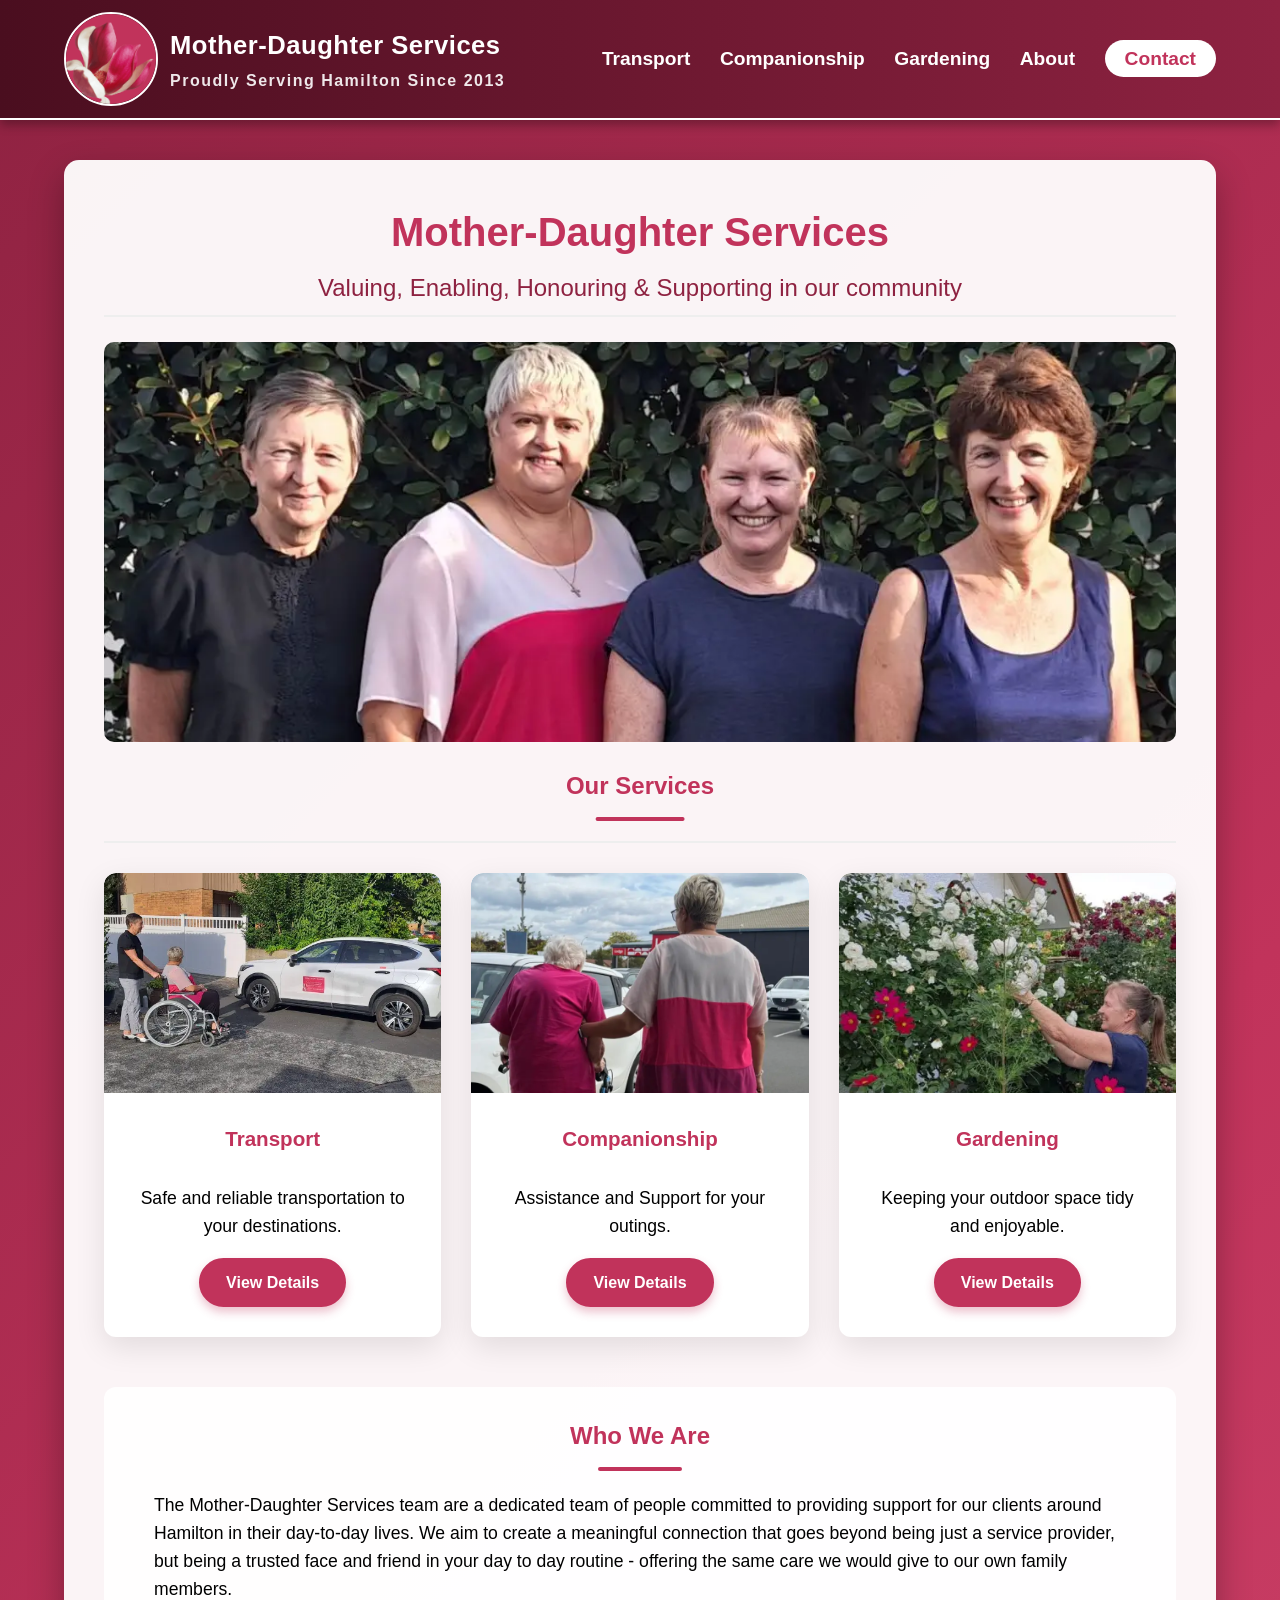
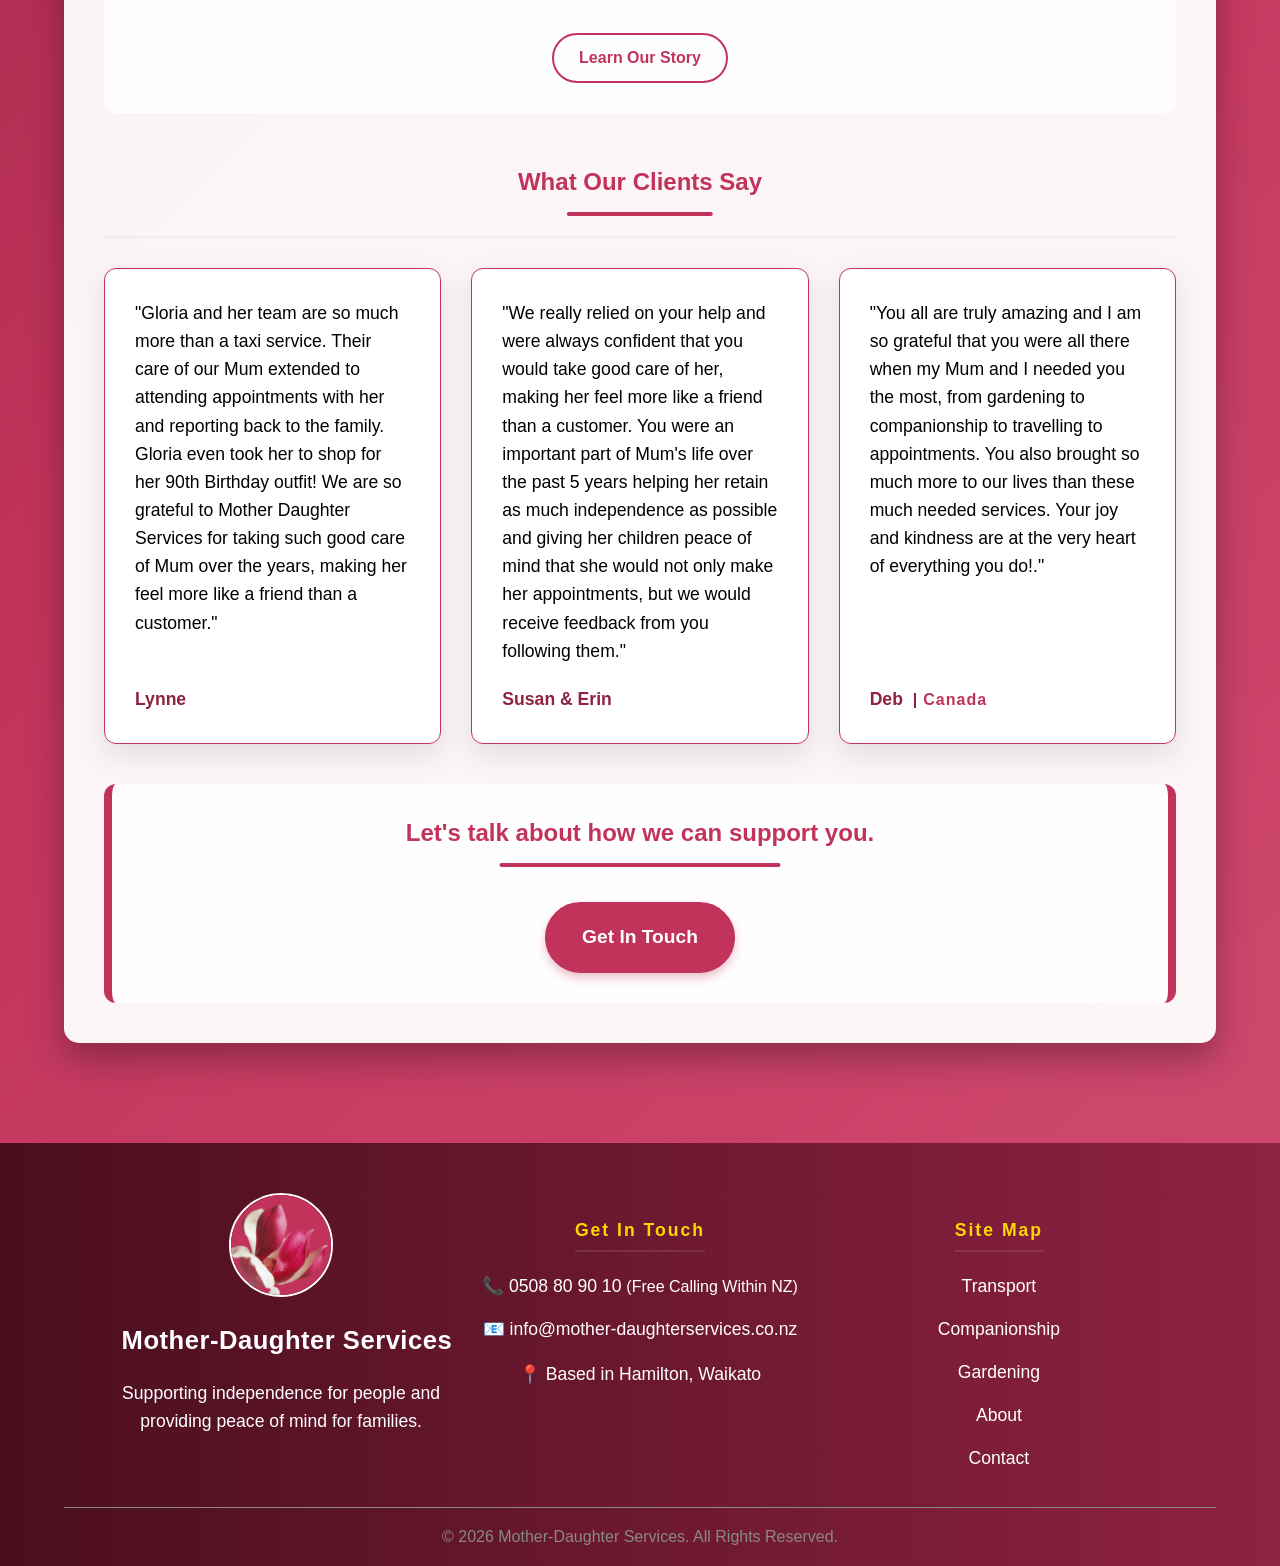
==== commit 3e8e7e7c: "Update" ====
--- a/index.html
+++ b/index.html
@@ -70,7 +70,7 @@
         <div class="content-wrapper">
             <!-- Page Title, Statement & Team image -->
                 <h1>Mother-Daughter Services</h1>
-                <p class="hero-location">Hamilton, NZ</p>
+                <!-- <p class="hero-location">Hamilton, NZ</p> -->
                 <p class="hero-statement">Valuing, Enabling, Honouring & Supporting in our community</p>
             <hr>
             <picture>
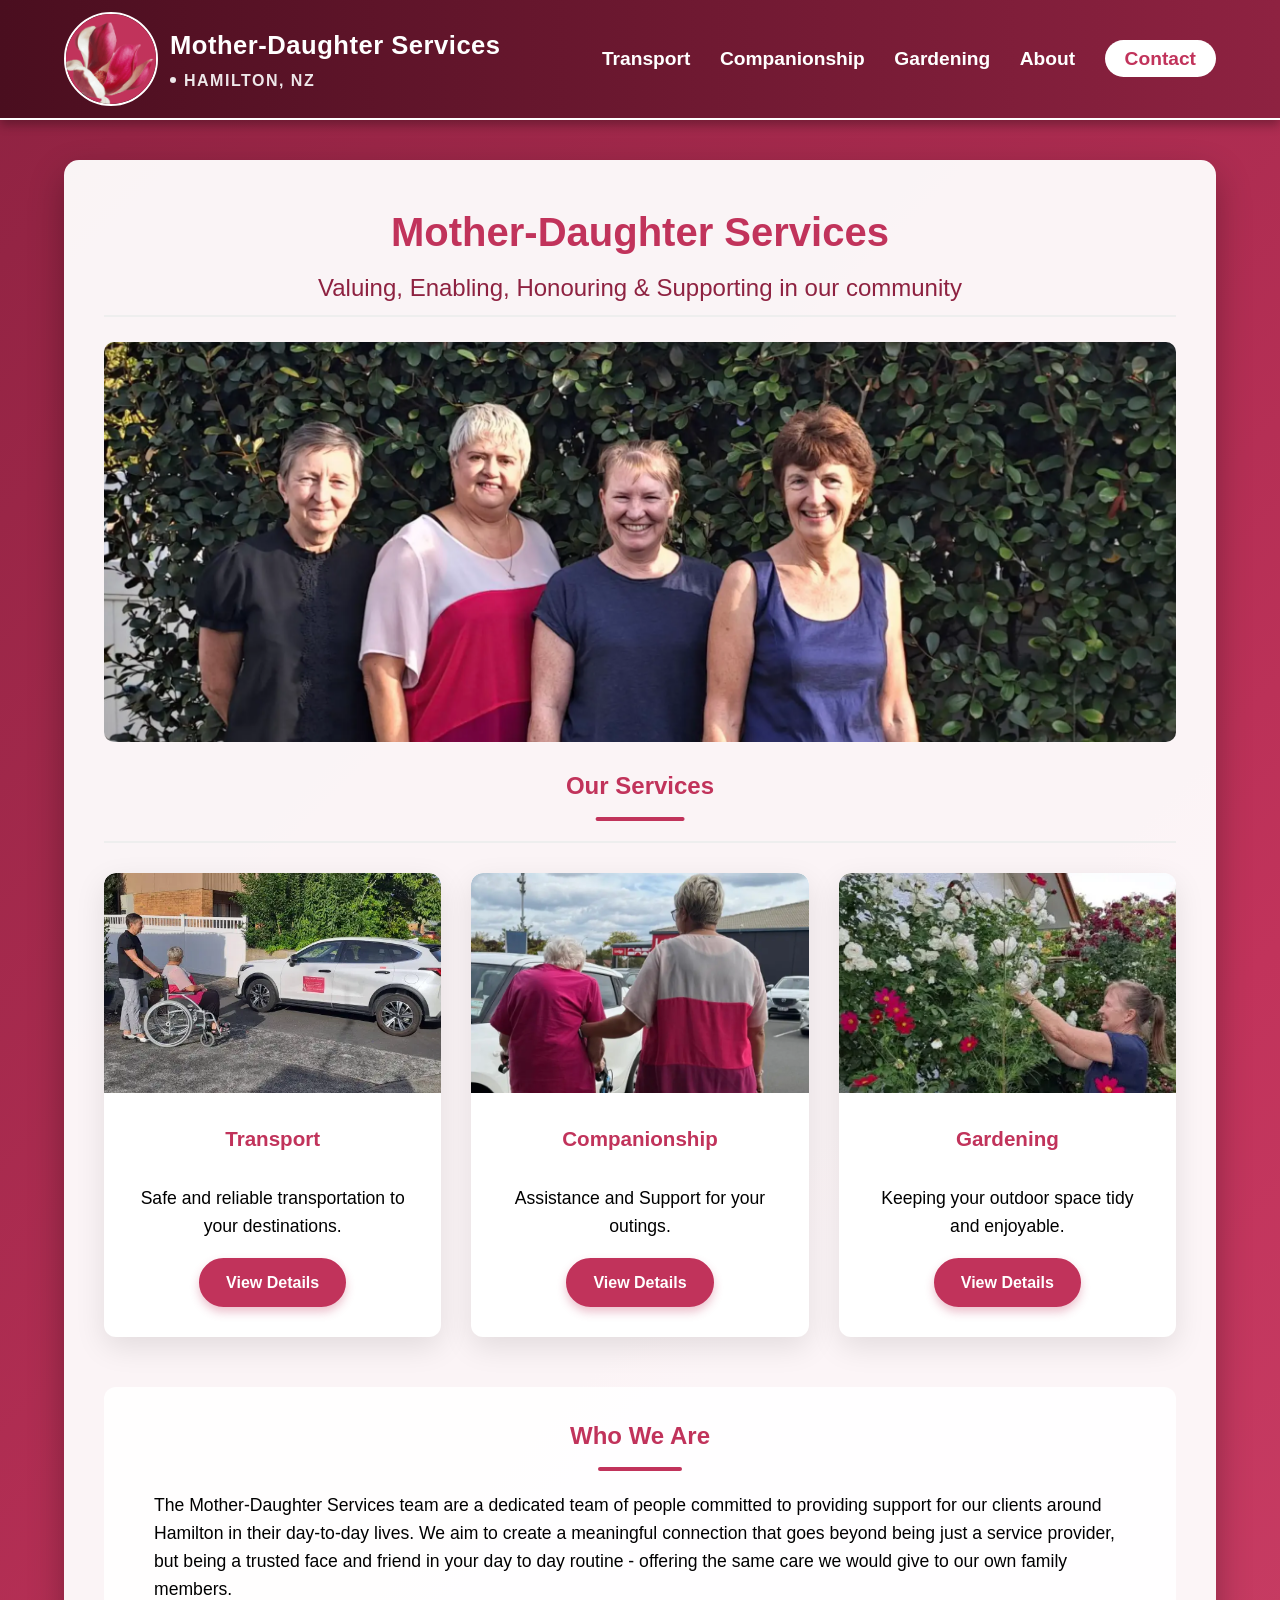
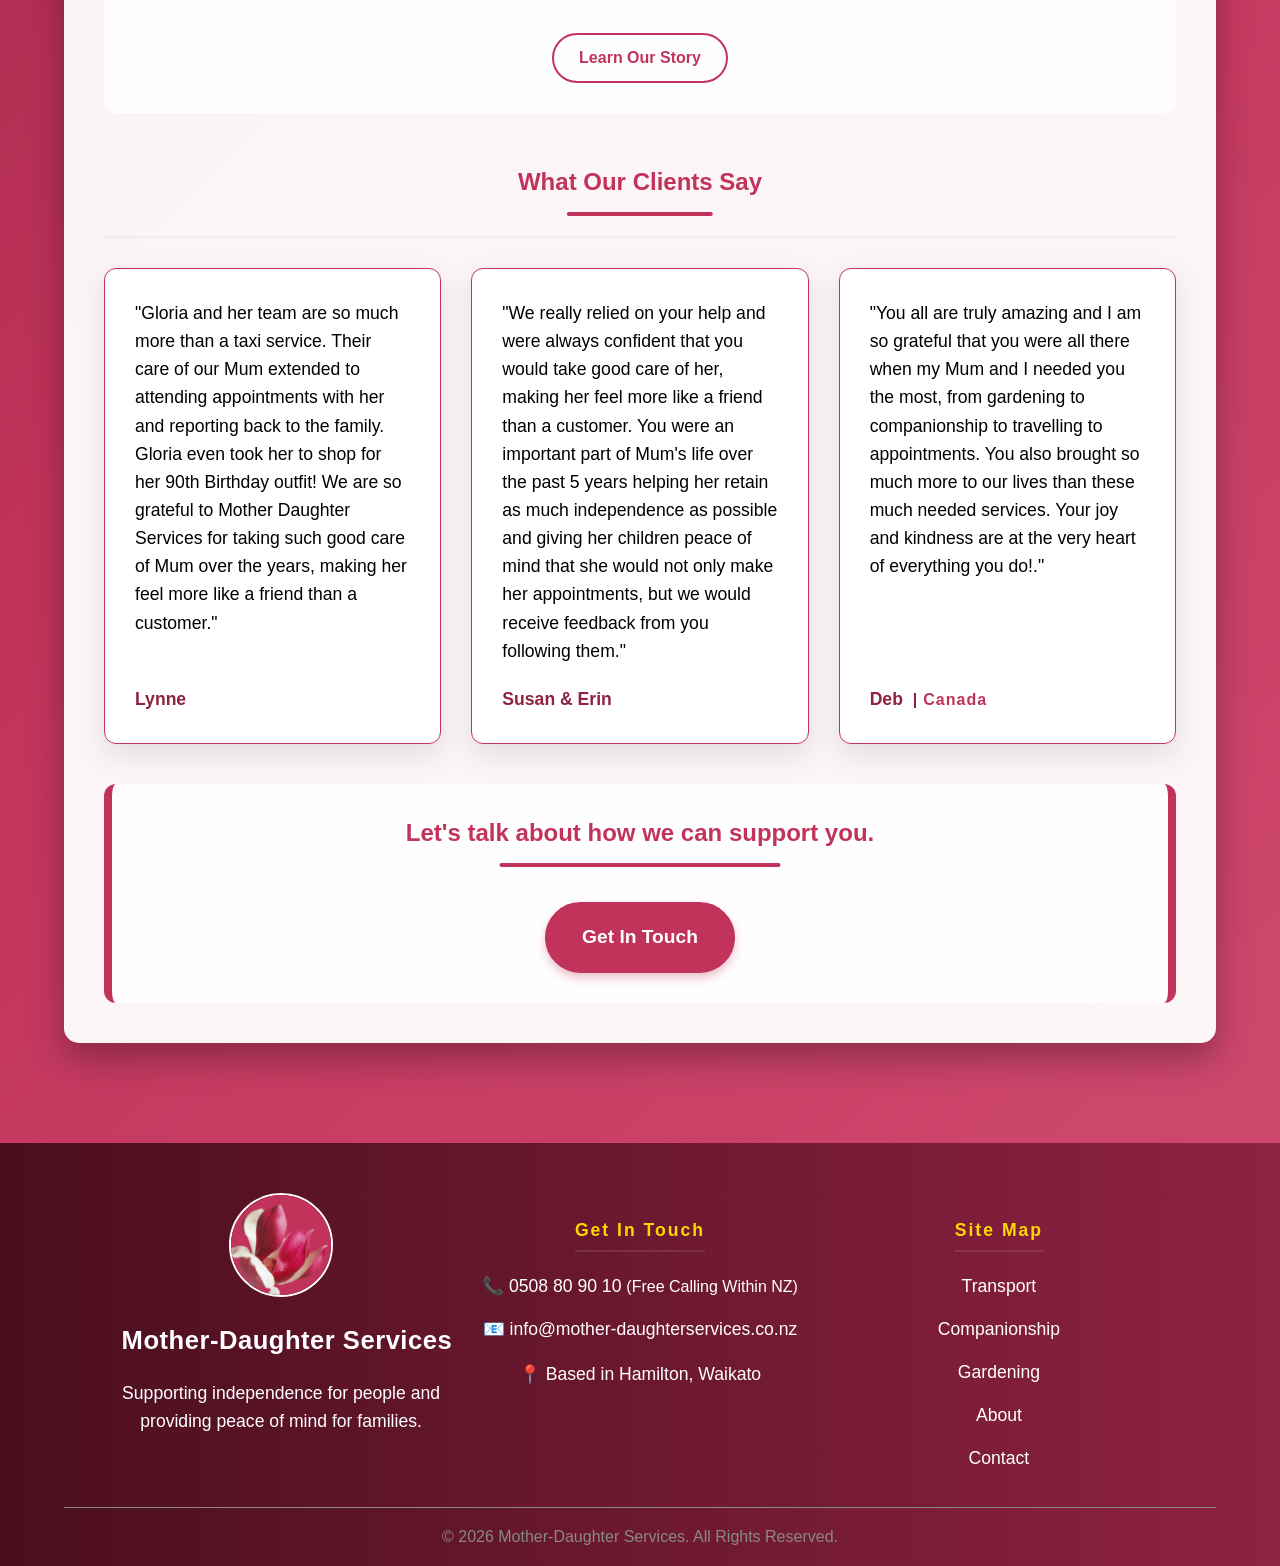
==== commit cede6dff: "Update" ====
--- a/index.html
+++ b/index.html
@@ -53,9 +53,10 @@
             <img src="images/logo.svg" alt="Logo" class="logo-image">
             <div class="logo-text">
                 <span class="logo-name">Mother-Daughter Services</span>
-                <span class="logo-statement">Proudly Serving Hamilton Since 2013</span>
+                <span class="logo-location">Hamilton, NZ</span>
             </div>
         </a>
+
         <!-- Page Links -->
         <div class="nav-links">
             <a href="transport.html">Transport</a>
@@ -69,9 +70,8 @@
     <main class="container">
         <div class="content-wrapper">
             <!-- Page Title, Statement & Team image -->
-                <h1>Mother-Daughter Services</h1>
-                <!-- <p class="hero-location">Hamilton, NZ</p> -->
-                <p class="hero-statement">Valuing, Enabling, Honouring & Supporting in our community</p>
+            <h1>Mother-Daughter Services</h1>
+            <p class="hero-statement">Valuing, Enabling, Honouring & Supporting in our community</p>
             <hr>
             <picture>
                 <source srcset="images/Team_Img_Mobile.webp" media="(max-width: 680px) or (max-height: 500px)">
--- a/css/style.css
+++ b/css/style.css
@@ -60,20 +60,34 @@
     color: var(--surface-primary);
 }
 
+.logo-location {
+    font-size: clamp(0.8rem, 2.5vw, 1rem);
+    color: var(--surface-primary);
+    font-weight: 700;
+    display: flex;
+    align-items: center;
+    gap: 8px;
+    letter-spacing: 1.5px;
+    margin-top: 2px;
+    opacity: 0.9;
+    text-transform: uppercase;
+    white-space: nowrap;
+}
+
+.logo-location::before {
+    content: '';
+    display: inline-block;
+    width: 6px;
+    height: 6px;
+    background-color: var(--surface-primary);
+    border-radius: 50%;
+}
+
 .logo-name {
     font-size: 1.6rem;
     font-weight: 800;
     letter-spacing: 0.5px;
     white-space: nowrap;
-}
-
-.logo-statement {
-    font-size: 1rem;
-    font-weight: 600;
-    letter-spacing: 1.5px;
-    margin-top: 2px;
-    opacity: 0.9;
-    text-align: center;
 }
 
 /* Navigation Links */
@@ -186,31 +200,6 @@
 hr{
     border: none;
     border-bottom: 2px solid var(--surface-border);
-}
-
-.hero-location {
-    font-size: clamp(1.1rem, 2.5vw, 1.4rem); /* Slightly sleeker font size */
-    color: var(--color-primary-dark);
-    font-weight: 700;
-    letter-spacing: 0.1em;
-    
-    /* Centering the badge itself and aligning its internal contents */
-    display: flex;
-    align-items: center;
-    justify-content: center;
-    gap: 8px;
-    margin: 8px auto 0; /* 'auto' keeps the block centered horizontally */
-    width: fit-content;
-}
-
-/* The subtle geometric dot accent */
-.hero-location::before {
-    content: '';
-    display: inline-block;
-    width: 6px;
-    height: 6px;
-    background-color: var(--color-primary);
-    border-radius: 50%;
 }
 
 .hero-statement {
@@ -778,6 +767,11 @@
 
 /* Responsive Mobile UI */
 @media (max-width: 480px) {
+
+    .logo-text{
+        margin-bottom: 5px;
+    }
+
     .logo-name {
         font-size: 1.3rem;
     }
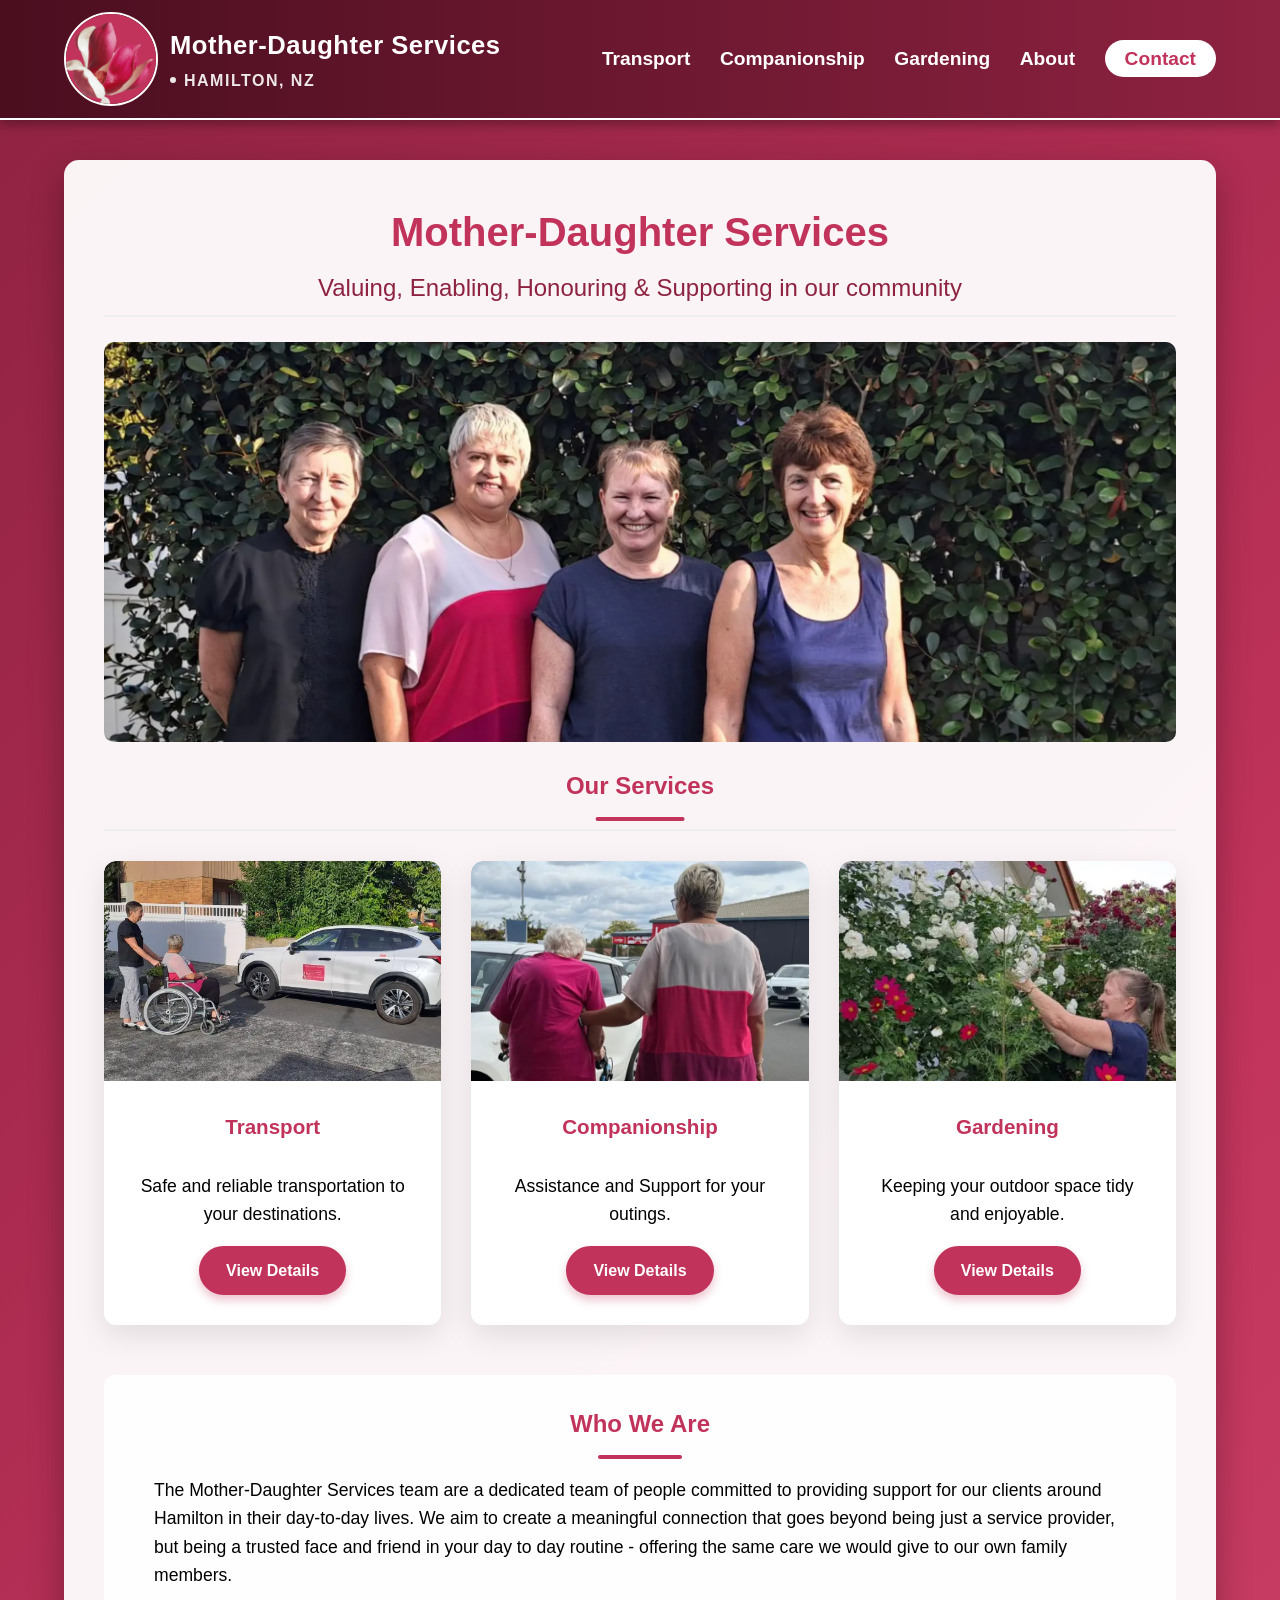
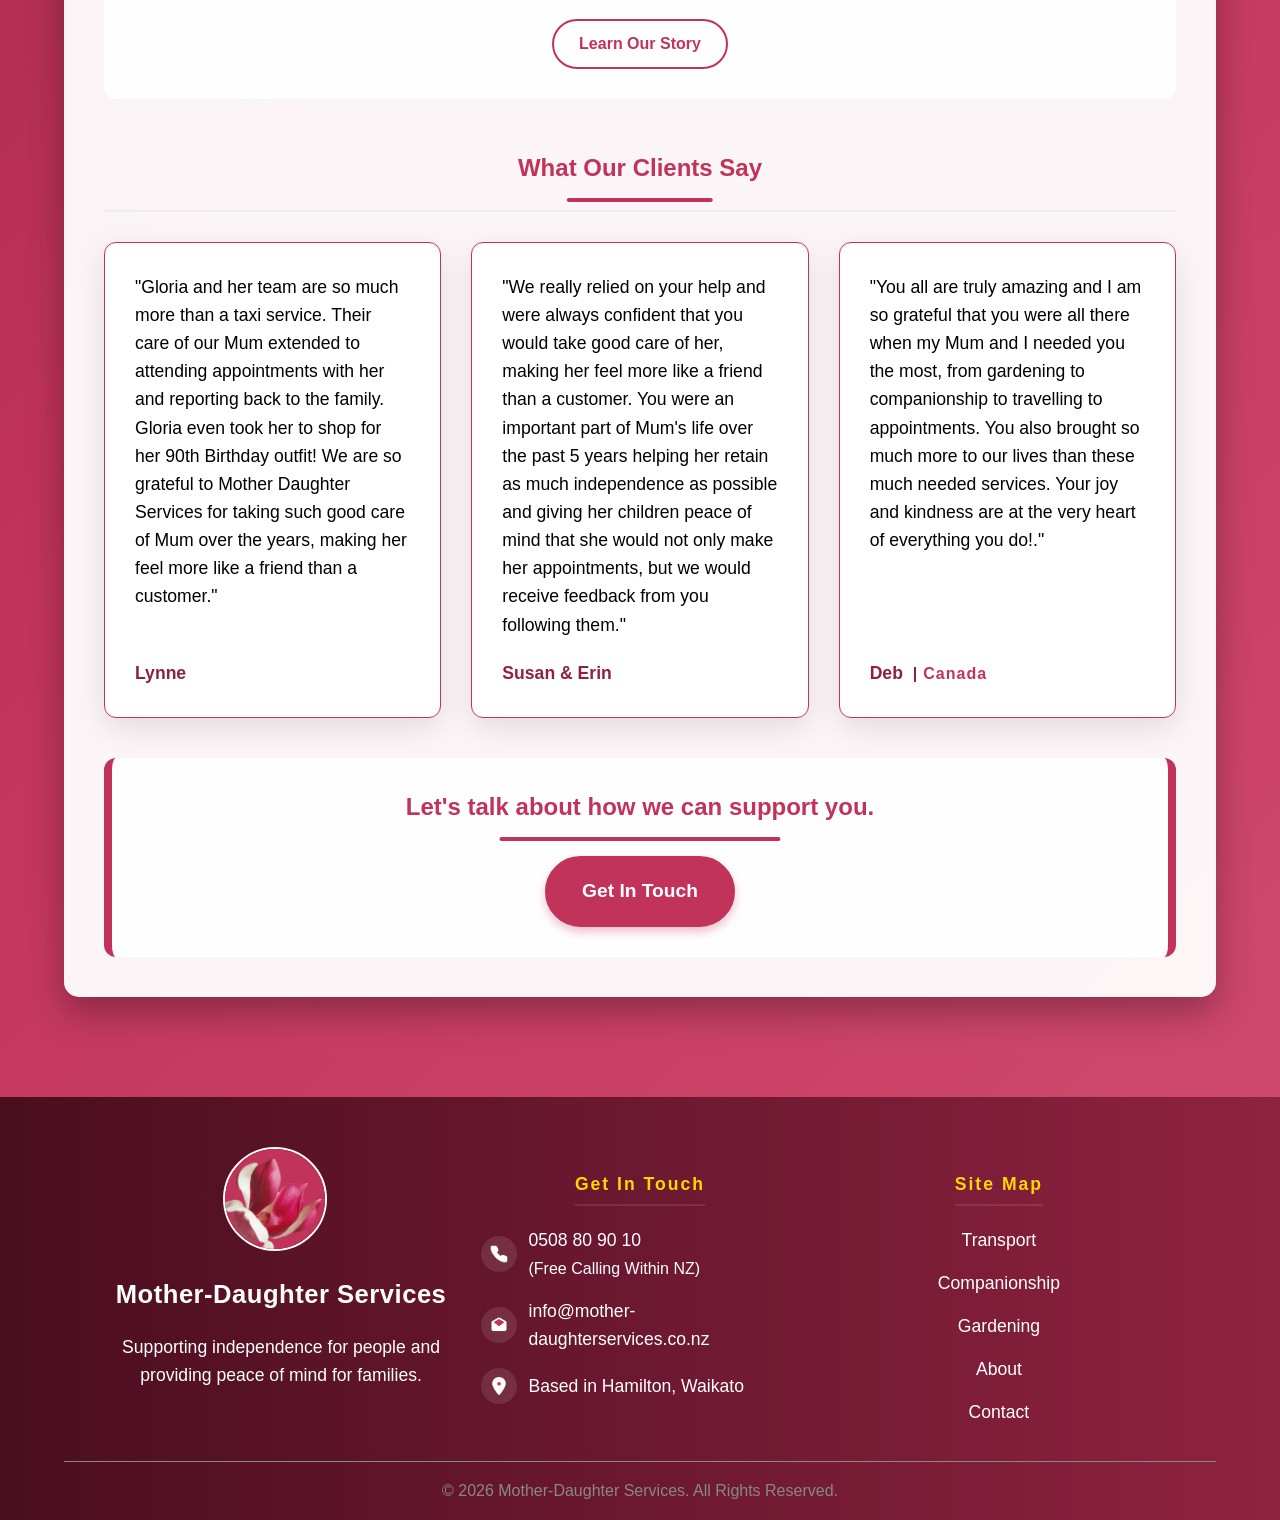
==== commit 2a63512a: "Update" ====
--- a/index.html
+++ b/index.html
@@ -75,7 +75,7 @@
             <hr>
             <picture>
                 <source srcset="images/Team_Img_Mobile.webp" media="(max-width: 680px) or (max-height: 500px)">
-                <img src="images/Team_Img.webp" alt="Image of all staff members" class="hero-img">
+                <img src="images/Team_Img.webp" alt="Team" class="hero-img">
            </picture>
 
             <!-- Section Title -->
@@ -86,21 +86,21 @@
             <section class="card-grid">
 
                 <article class="card-text">
-                    <img src="images/Transport.webp" alt="Image of branded vehicle" class="card-img">
+                    <img src="images/Transport.webp" alt="Branded vehicle" class="card-img">
                     <h3>Transport</h3>
                     <p>Safe and reliable transportation to your destinations.</p>
                     <a href="transport.html" class="view-more-btn">View Details</a>
                 </article>
 
                 <article class="card-text">
-                    <img src="images/Assisting_Client.webp" alt="Image of staff assisting client" class="card-img">
+                    <img src="images/Assisting_Client.webp" alt="Staff assisting client" class="card-img">
                     <h3>Companionship</h3>
                     <p>Assistance and Support for your outings.</p>
                     <a href="companionship.html" class="view-more-btn">View Details</a>
                 </article>
 
                 <article class="card-text">
-                    <img src="images/Pruning.webp" alt="Image of staff pruning flowers" class="card-img">
+                    <img src="images/Pruning.webp" alt="Staff pruning flowers" class="card-img">
                     <h3>Gardening</h3>
                     <p>Keeping your outdoor space tidy and enjoyable.</p>
                     <a href="gardening.html" class="view-more-btn">View Details</a>
@@ -159,12 +159,30 @@
                 <p>Supporting independence for people and providing peace of mind for families.</p>
             </section>
 
-            <!-- Section with Logo & Statement -->
+            <!-- Section with contact links -->
             <section class="footer-section">
                 <h4>Get In Touch</h4>
-                <a href="tel:0508809010">&#128222; 0508 80 90 10 <span class="footer-phone">(Free Calling Within NZ)</span></a>
-                <a href="mailto:info@mother-daughterservices.co.nz">&#128231; info@mother-daughterservices.co.nz</a>
-                <p>&#128205; Based in Hamilton, Waikato</p>
+                
+                <a href="tel:0508809010" class="footer-contact-link">
+                    <div class="contact-icon">
+                        <img src="images/phone_icon_hover.svg" alt="phone icon" class="contact-icon-img-hover">
+                    </div>
+                    <span>0508 80 90 10 <span class="footer-phone">(Free Calling Within NZ)</span></span>
+                </a>
+
+                <a href="mailto:info@mother-daughterservices.co.nz" class="footer-contact-link">
+                    <div class="contact-icon">
+                        <img src="images/email_icon_hover.svg" alt="email icon" class="contact-icon-img-hover">
+                    </div>
+                    <span>info@mother-daughterservices.co.nz</span>
+                </a>
+
+                <div class="footer-contact-link static-location">
+                    <div class="contact-icon">
+                        <img src="images/location_icon.svg" alt="location icon" class="contact-icon-img-hover">
+                    </div>
+                    <span>Based in Hamilton, Waikato</span>
+                </div>
             </section>
 
             <!-- Section with page links -->
--- a/css/style.css
+++ b/css/style.css
@@ -171,12 +171,11 @@
 h2 {
     color: var(--color-primary);
     text-align: center;
-    margin-top: 0;
+    margin: 0 auto;
     position: relative;
     padding-bottom: 15px;
     width: fit-content;
-    margin-left: auto;
-    margin-right: auto;
+
 }
 
 h2::after {
@@ -376,7 +375,6 @@
 .mobility-icon {
     width: 100px;
     height: 100px;
-    margin-right: 0;
     border-radius: 50%;
     flex-shrink: 0;
 }
@@ -426,7 +424,6 @@
 
 .team-img .hero-img {
     border-radius: 10px 10px 0 0;
-    display: block;
     margin-bottom: 0%;
 }
 
@@ -483,10 +480,104 @@
 }
 
 /* Contact Us Section */
+
+/* Contact Direct Buttons */
+
 .contact-direct {
-    margin-top: 30px;
-    margin-bottom: 40px;
-}
+    display: flex;
+    flex-direction: column;
+    gap: 16px;
+    margin: 35px auto;
+    max-width: max-content;
+    width: 100%;
+    align-items: stretch;
+}
+
+.contact-direct-btn {
+    text-decoration: none;
+    color: inherit;
+    display: block;
+}
+
+.contact-card {
+    background: var(--surface-primary);
+    border-radius: 12px;
+    padding: 18px 24px;
+    display: flex;
+    align-items: center;
+    gap: 20px;
+    text-align: left;
+    transition: all 0.25s ease-in-out;
+    border: 2px solid var(--color-primary)
+}
+
+.contact-direct-btn:hover .contact-card {
+    transform: translateY(-2px);
+    box-shadow: 0 10px 20px var(--shadow-primary);
+}
+
+.contact-icon {
+    background-color: var(--surface-border);
+    width: 54px;
+    height: 54px;
+    border-radius: 50%;
+    display: flex;
+    align-items: center;
+    justify-content: center;
+    flex-shrink: 0;
+    transition: all 0.25s ease;
+}
+
+.contact-icon img {
+    width: 30px;
+    height: 30px;
+    position: absolute;
+}
+
+.contact-direct-btn:hover .contact-icon {
+    background-color: var(--color-primary);
+}
+
+.contact-icon-img-hover {
+    opacity: 0;
+}
+
+.contact-direct-btn:hover .contact-icon-img {
+    opacity: 0;
+}
+
+.contact-direct-btn:hover .contact-icon-img-hover {
+    opacity: 1;
+}
+
+.contact-card-text {
+    display: flex;
+    flex-direction: column;
+    min-width: 0;
+    width: 100%;
+}
+
+.contact-card-label {
+    font-size: 0.9rem;
+    text-transform: uppercase;
+    letter-spacing: 0.8px;
+    color: var(--color-primary-midnight);
+    font-weight: 700;
+    margin-bottom: 2px;
+}
+
+.contact-card-value {
+    font-size: clamp(1rem, 4.2vw, 1.3rem);
+    color: var(--color-primary-dark);
+    font-weight: 700;
+    line-height: 1.3;
+}
+
+.email {
+    white-space: nowrap;
+}
+
+/* Contact Form */
 
 .contact-form {
     background-color: var(--surface-primary);
@@ -598,6 +689,13 @@
     font-size: 1.1rem;
 }
 
+/* Forces each footer grid column to stack its items cleanly downward */
+.footer-section {
+    display: flex;
+    flex-direction: column;
+    align-items: center;
+}
+
 .footer-section .footer-logo {
     display: flex;
     flex-direction: column;
@@ -605,12 +703,13 @@
     text-align: center;
 }
 
+/* Underline matches text length exactly */
 .footer-section h4 {
+    display: inline-block;
     color: var(--accent-gold);
     letter-spacing: 2px;
     margin-bottom: 20px;
     border-bottom: 2px solid rgba(255,255,255,0.1);
-    display: inline-block;
     padding-bottom: 5px;
 }
 
@@ -629,7 +728,43 @@
 .footer-section .logo-image {
     width: 100px;
     height: 100px;
-    margin-right: 0;
+}
+
+.footer-section .footer-contact-link {
+    display: inline-flex;
+    align-items: center;
+    justify-content: flex-start;
+    max-width: 380px;
+    width: 100%;
+    margin-bottom: 15px;
+    gap: 12px;
+    text-align: left;
+    text-decoration: none;
+}
+
+.footer-section .static-location {
+    color: var(--surface-primary);
+}
+
+.footer-section .contact-icon {
+    width: 36px;
+    height: 36px;
+    background: rgba(255, 255, 255, 0.1);
+    border-radius: 50%;
+    display: flex;
+    align-items: center;
+    justify-content: center;
+    flex-shrink: 0;
+}
+
+.footer-section .contact-icon-img-hover {
+    width: 18px;
+    height: 18px;
+    max-width: 18px;
+    max-height: 18px;
+    object-fit: contain;
+    display: block;
+    opacity: 1;
 }
 
 .footer-phone {
@@ -664,17 +799,6 @@
         display: grid;
         grid-template-columns: repeat(2, 1fr);
         gap: 20px;
-    }
-
-    .container {
-        width: 90%;
-    }
-
-    .footer-content {
-        max-width: 100%; 
-        width: 100%;
-        grid-template-columns: repeat(auto-fit, minmax(250px, 1fr));
-        gap: 30px;
     }
 }
 
@@ -751,13 +875,6 @@
         text-align: center;
     }
 
-    .footer-content {
-        max-width: 100%; 
-        width: 100%;
-        grid-template-columns: repeat(auto-fit, minmax(250px, 1fr));
-        gap: 30px;
-    }
-
     .footer-section h4 {
         width: 60%;
         max-width: 300px;
@@ -778,10 +895,6 @@
 
     .logo-statement{
         font-size: 0.9rem;
-    }
-
-    .nav-links a {
-        font-size: 1.2rem;
     }
 
     .content-wrapper{
@@ -810,7 +923,6 @@
     .nav-links a:not(.nav-contact-btn):after,
     .nav-links a.active:not(.nav-contact-btn):after {
         display: none;
-        content: none;
     }
 
     .nav-links a:not(.nav-contact-btn):not(.active):hover::after {
@@ -829,8 +941,31 @@
         padding-left: 0;
     }
 
-    .footer-bottom{
-        font-size: 0.9rem;
+    .contact-card {
+        padding: 10px;
+        gap: 10px;
+    }
+
+    .contact-icon {
+        width: 46px;
+        height: 46px;
+    }
+
+    .contact-icon-img {
+        width: 20px;
+        height: 20px;
+    }
+
+    .contact-card-label {
+        font-size: 0.8rem;
+    }
+
+    .email{
+        font-size: 1rem;
+    }
+
+    .footer-content{
+        max-width: 95%;
     }
 }
 
@@ -850,6 +985,15 @@
     .hero-statement {
     font-size: 1.2rem;
     }
+
+    .email {
+        white-space: wrap;
+    } 
+
+    .footer-contact-link{    
+        flex-direction: column; 
+    }
+
 }
 
 /* Responsive Mobile UI - Static Nav For Landscape View */
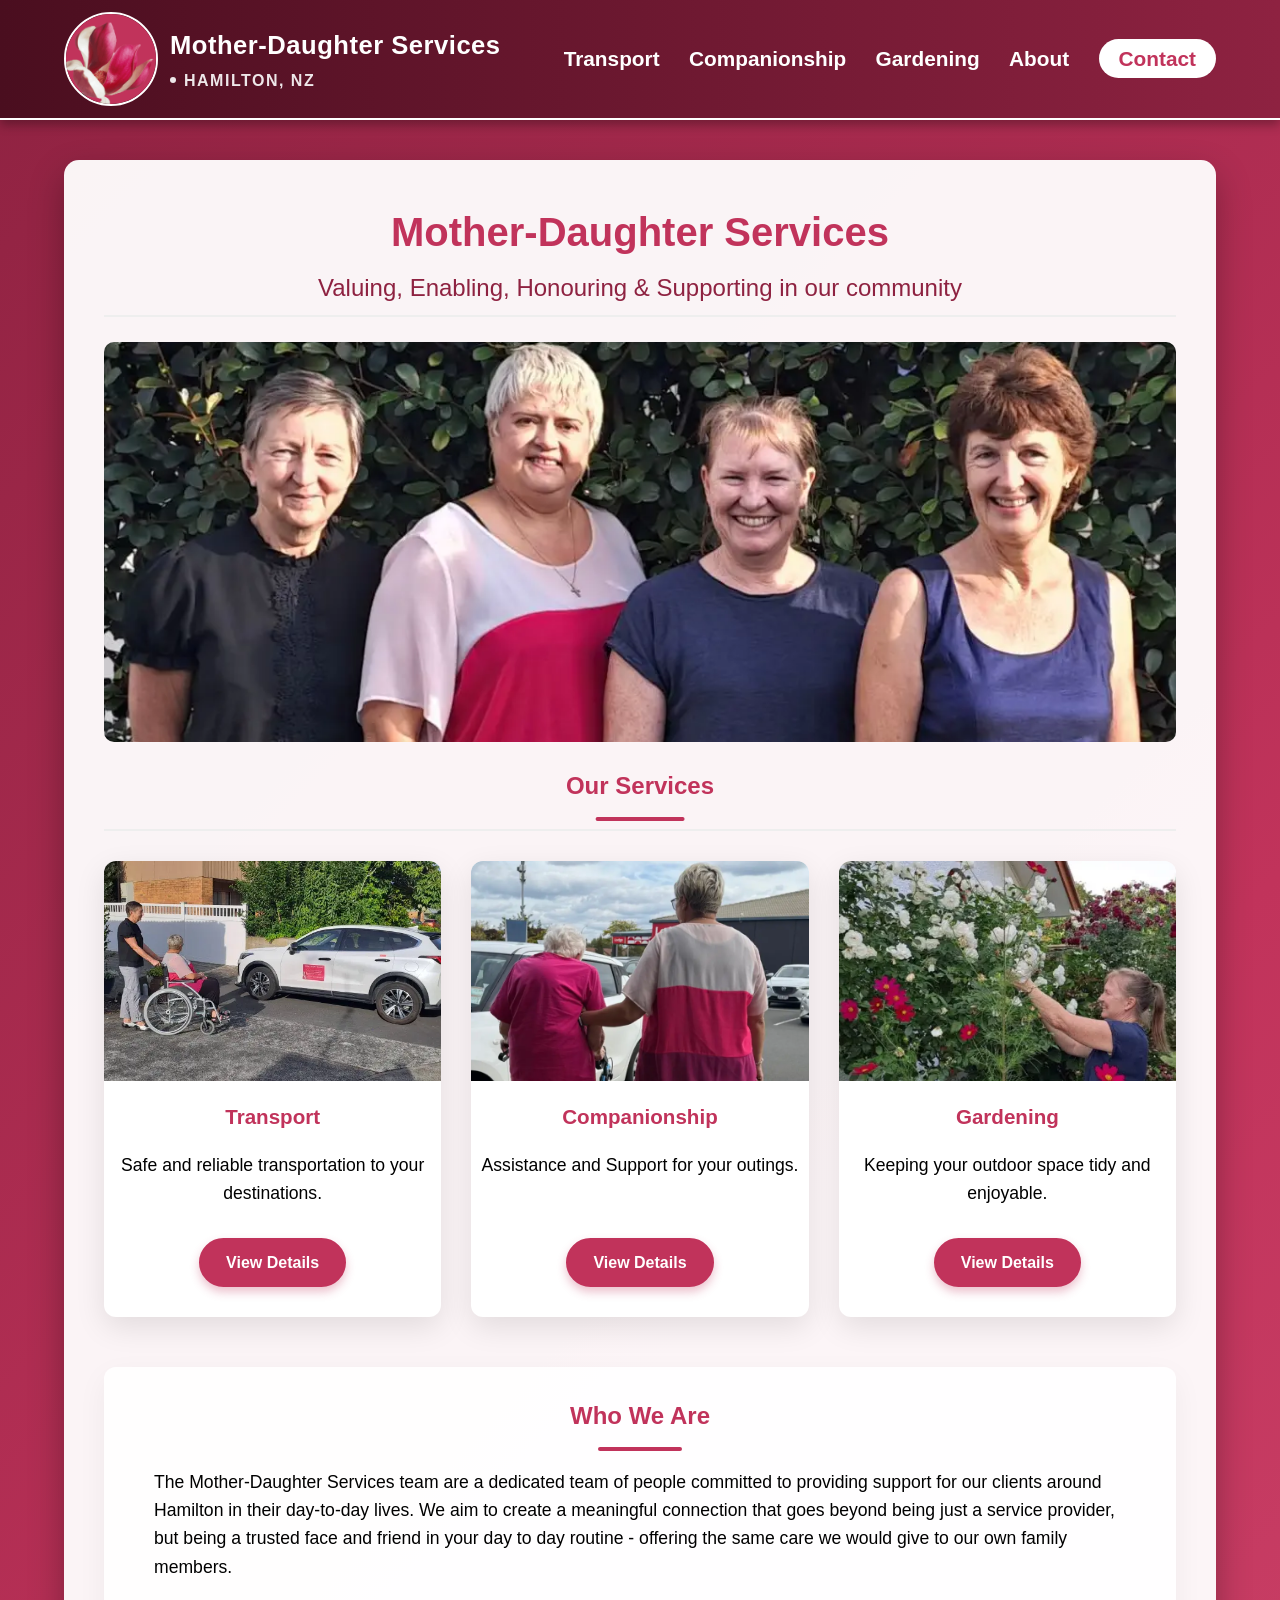
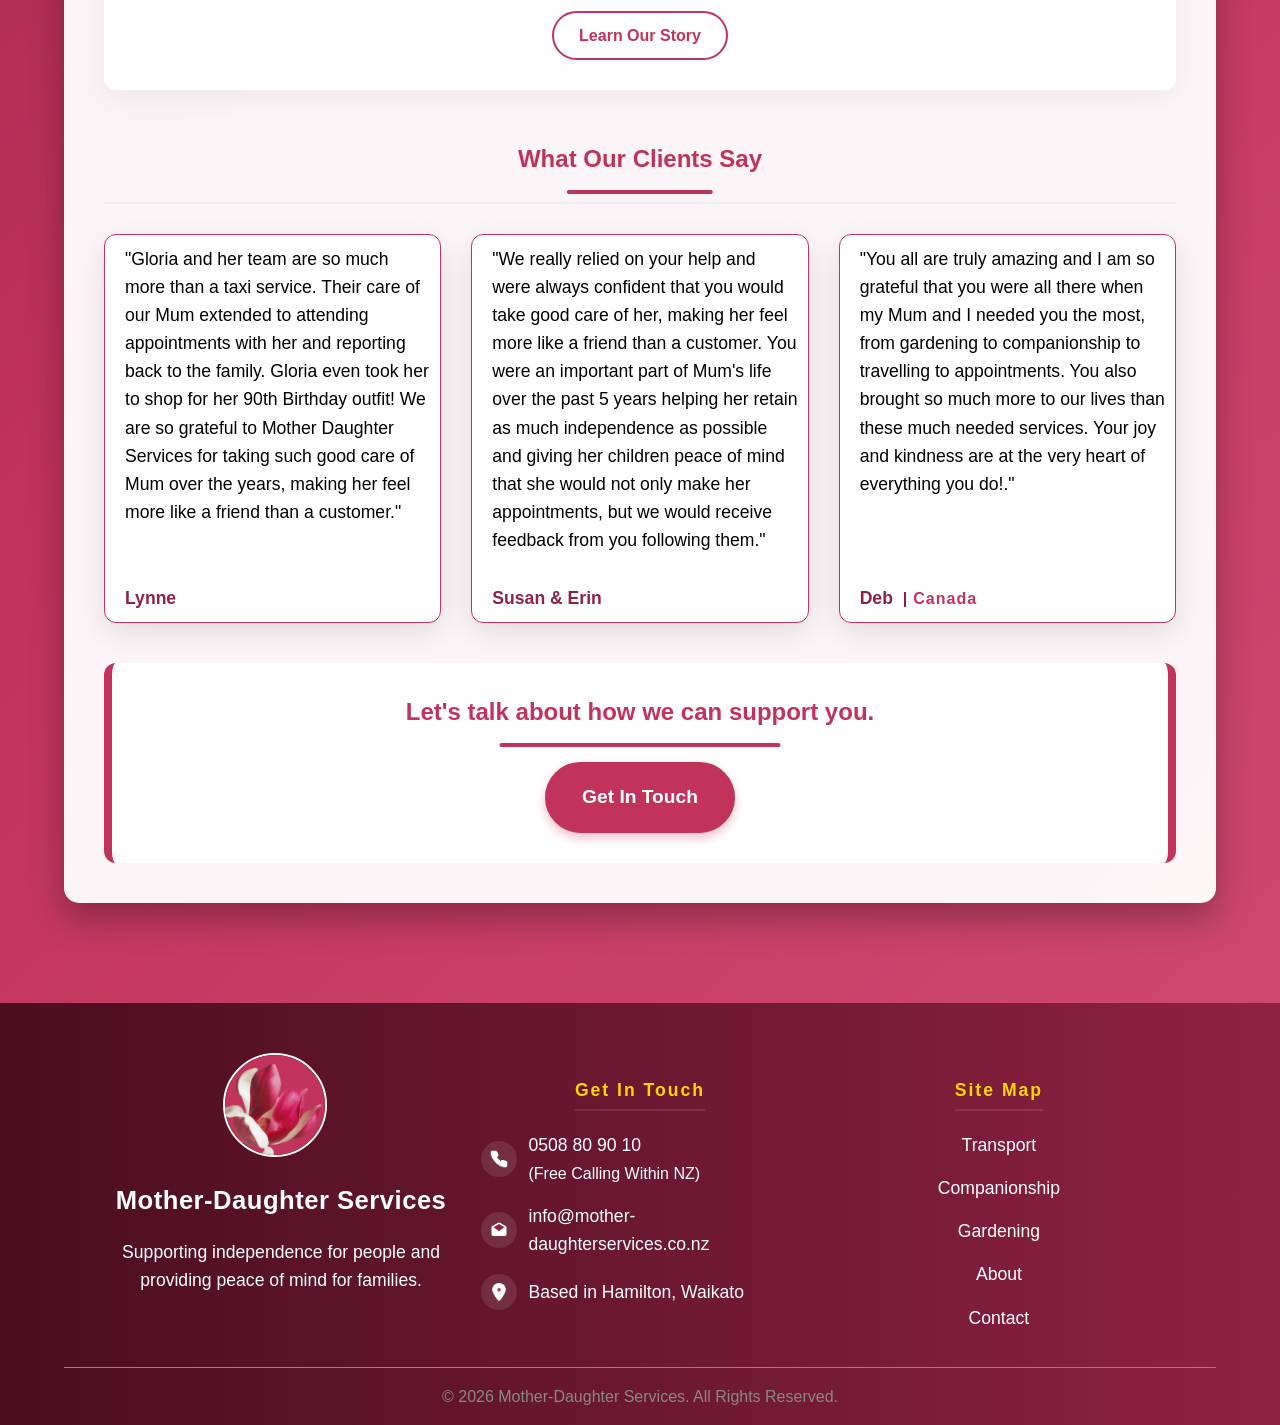
==== commit d2694fd2: "Update" ====
--- a/index.html
+++ b/index.html
@@ -172,7 +172,7 @@
 
                 <a href="mailto:info@mother-daughterservices.co.nz" class="footer-contact-link">
                     <div class="contact-icon">
-                        <img src="images/email_icon_hover.svg" alt="email icon" class="contact-icon-img-hover">
+                        <img src="images/email_icon_hover2.svg" alt="email icon" class="contact-icon-img-hover">
                     </div>
                     <span>info@mother-daughterservices.co.nz</span>
                 </a>
--- a/css/style.css
+++ b/css/style.css
@@ -96,7 +96,7 @@
     text-decoration: none;
     font-weight: 600;
     margin-left: 25px;
-    font-size: 1.2rem;
+    font-size: 1.3rem;
     position: relative;
     padding: 5px 0;
     transition: color 0.3s ease;
@@ -238,20 +238,15 @@
 
 /* 3 Card Grid */
 .card-img {
-    width: calc(100% + 60px);
-    max-width: none; /* Prevents restriction overrides */
-    margin: -30px -30px 10px -30px; 
-    height: 220px; 
-    object-fit: cover; 
-    border-radius: 12px 12px 0 0;
-    box-sizing: border-box; /* Resolves cross-browser sizing bugs */
+    width: 100%;
+    height: 220px;
+    object-fit: cover;
 }
 
 .card-text { 
     display: flex;
     flex-direction: column;
     background: var(--surface-primary);
-    padding: 30px;
     border-radius: 12px; 
     overflow: hidden;
     box-shadow: 0 10px 30px rgba(0, 0, 0, 0.1);
@@ -260,9 +255,18 @@
     font-size: 1.1rem;
 }
 
+.card-text h3, .card-text p {
+    padding-inline: 10px;
+}
+
 .card-text h3 {
     color: var(--color-primary);
-    margin-bottom: 10px;
+    margin-top: 20px;
+    margin-bottom:0px;
+}
+
+.card-text p {
+    margin-bottom:30px;
 }
 
 /* Index.html details button  */
@@ -279,6 +283,7 @@
     font-weight: bold;
     font-size: 1rem;
     margin-top: auto;
+    margin-bottom: 30px;
     box-shadow: 0 5px 10px var(--shadow-primary);
     transition: all 0.3s ease;
 }
@@ -296,6 +301,7 @@
     margin: 50px 0;
     padding: 30px 50px 30px 50px;
     background: var(--surface-secondary);
+    box-shadow: 0 10px 30px rgba(0, 0, 0, 0.05);
     border-radius: 12px;
 }
 
@@ -309,21 +315,24 @@
 
 .card-grid .testimonial{
     border: 1px solid var(--color-primary);
+    padding-left: 10px;
 }
 
 .testimonial-quote {
     font-size: 1.1rem;
     margin: 0 0 20px 0;
     text-align: left;
-}
-
-.testimonial-author {
+    padding: 10px;
+}
+
+.testimonial .testimonial-author {
     font-weight: 700;
     color: var(--color-primary-dark);
     margin: 0;
     font-size: 1.1rem;
     margin-top: auto;
     text-align: left;
+    padding-bottom: 10px;
 }
 
 .testimonial-country {
@@ -337,8 +346,6 @@
     margin: 0 5px;
     color: var(--color-primary-dark); 
 } 
-
-
 
 /* Index.html & Contact.html - Our Story & Reset inputs */
 .reverse-btn {
@@ -585,6 +592,7 @@
     margin: 30px auto;
     padding: 20px;
     text-align: left; 
+    box-shadow: 0 10px 30px rgba(0, 0, 0, 0.05);
 }
 
 .form-group {
@@ -689,7 +697,6 @@
     font-size: 1.1rem;
 }
 
-/* Forces each footer grid column to stack its items cleanly downward */
 .footer-section {
     display: flex;
     flex-direction: column;
@@ -703,7 +710,6 @@
     text-align: center;
 }
 
-/* Underline matches text length exactly */
 .footer-section h4 {
     display: inline-block;
     color: var(--accent-gold);
@@ -907,6 +913,10 @@
         justify-content: center;
         gap: 5px;
     }
+
+    .nav-links a {
+        font-size: 1.2rem;
+    }
     
     .nav-links a:not(.nav-contact-btn) {
         background: rgba(255, 255, 255, 0.08);
